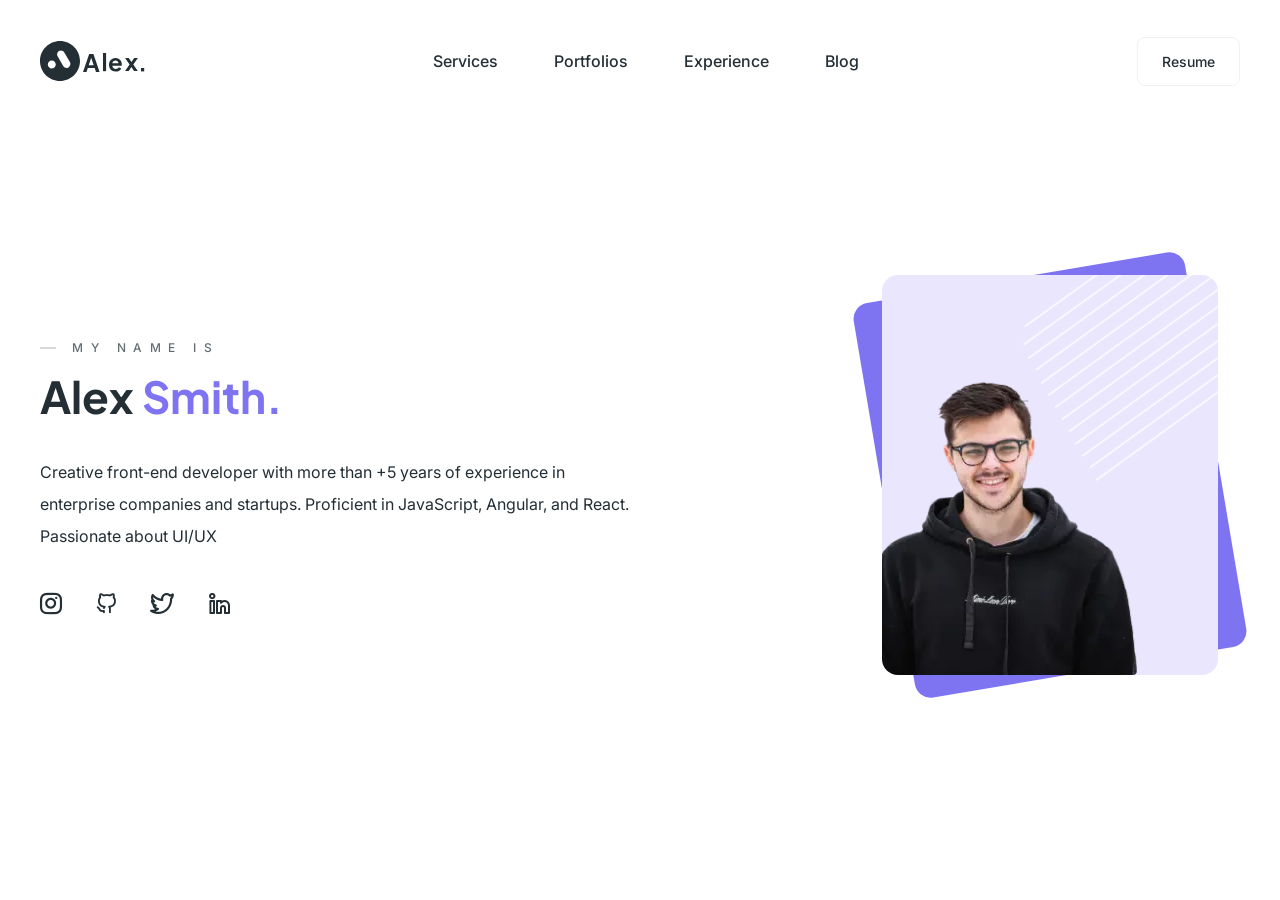
==== index.html @ 18b3c13e "Add files via upload" ====
<!DOCTYPE html>
<html lang="ru">

<head>
	<title>Главная</title>
	<meta charset="UTF-8">
	<meta name="format-detection" content="telephone=no">
	<!-- <style>body{opacity: 0;}</style> -->
	<link rel="stylesheet" href="css/style.min.css?_v=20221228205037">
	<link rel="shortcut icon" href="favicon.ico">
	<!-- <meta name="robots" content="noindex, nofollow"> -->
	<meta name="viewport" content="width=device-width, initial-scale=1.0">
</head>

<body>
	<div data-fp class="wrapper">
		<header class="header">
			<div class="header__container">
				<a href="" class="header__logo"><img src="img/logo.svg" alt="Logo"></a>
				<div class="header__menu menu">
					<nav class="menu__body">
						<ul class="menu__list">
							<li class="menu__item"><a data-goto=".services" href="#" class="menu__link">Services</a></li>
							<li class="menu__item"><a data-goto=".portfolio" href="#" class="menu__link">Portfolios</a></li>
							<li class="menu__item"><a data-goto=".career" href="#" class="menu__link">Experience</a></li>
							<li class="menu__item"><a data-goto=".blog" href="#" class="menu__link">Blog</a></li>
						</ul>
					</nav>
				</div>
				<div class="header__actions">
					<a href="#" class="header__button">Resume</a>
					<button class="icon-menu"><span></span></button>
				</div>
			</div>
		</header>
		<main class="page">
			<section data-fp-section class="page__main main-section">
				<div class="main-section__container">
					<div class="main-section__content">
						<div class="main-section__title title">
							<div class="title__label">MY NAME IS</div>
							<h1 class="title__value title__value_big">Alex <span>Smith.</span></h1>
						</div>
						<div class="main-section__text text">
							Creative front-end developer with more than +5 years of experience in enterprise companies
							and startups. Proficient in JavaScript, Angular, and React. Passionate about UI/UX
						</div>
						<ul class="main-section__social social">
							<li class="social__item">
								<a href="" class="social__link _icon-s-instagram"></a>
							</li>
							<li class="social__item">
								<a href="" class="social__link _icon-s-git"></a>
							</li>
							<li class="social__item">
								<a href="" class="social__link _icon-s-twitter"></a>
							</li>
							<li class="social__item">
								<a href="" class="social__link _icon-s-linkedin"></a>
							</li>
						</ul>
					</div>
					<div class="main-section__decor decor-main-section">
						<div class="decor-main-section__box">
							<div class="decor-main-section__image">
								<picture><source srcset="img/main/picture.webp" type="image/webp"><img class="decor-main-section__picture" src="img/main/picture.png" alt="Picture"></picture>
							</div>
						</div>
					</div>
				</div>
			</section>
			<section data-fp-section class="page__services services">
				<div class="services__container">
					<div class="services__title title">
						<div class="title__label">SERVICES</div>
						<h2 class="title__value">Specialized in</h2>
					</div>
					<div class="services__items">
						<article class="services__item item-service">
							<div class="item-service__icon">
								<img src="img/services/icons/01.svg" alt="Icon">
							</div>
							<h4 class="item-service__title">UI/UX Design</h4>
							<div class="item-service__text">Turn what you have in mind of a digital product into
								reality. For any platform you consider.</div>
						</article>
						<article class="services__item item-service">
							<div class="item-service__icon">
								<img src="img/services/icons/02.svg" alt="Icon">
							</div>
							<h4 class="item-service__title">Application Development</h4>
							<div class="item-service__text">Standard designing, building, and implementing your
								applications with documentation.</div>
						</article>
						<article class="services__item item-service">
							<div class="item-service__icon">
								<img src="img/services/icons/03.svg" alt="Icon">
							</div>
							<h4 class="item-service__title">Web Development</h4>
							<div class="item-service__text">Create and maintain your websites and also take care of its
								performance and traffic capacity.</div>
						</article>
					</div>
				</div>
			</section>
			<section data-fp-section class="page__portfolio portfolio">
				<div class="portfolio__container">
					<div class="portfolio__header">
						<div class="portfolio__title title">
							<div class="title__label">MY WORKS</div>
							<h2 class="title__value">Featured Portfolios</h2>
						</div>
						<div class="portfolio__controls">
							<button type="button" class="portfolio__arrow portfolio__arrow_left _icon-slider-arrow"></button>
							<button type="button" class="portfolio__arrow portfolio__arrow_right _icon-slider-arrow"></button>
						</div>
					</div>
					<div class="portfolio__slider swiper">
						<div class="portfolio__wrapper swiper-wrapper">
							<div class="portfolio__slide swiper-slide">
								<article class="item-portfolio">
									<a href="" class="item-portfolio__image-ibg">
										<picture><source srcset="img/portfolio/01.webp" type="image/webp"><img src="img/portfolio/01.jpg" alt="Agency Website."></picture>
									</a>
									<div class="item-portfolio__body">
										<h4 class="item-portfolio__title">
											<a href="" class="item-portfolio__link-title">Agency Website.</a>
										</h4>
										<div class="item-portfolio__footer">
											<a href="" class="item-portfolio__category category-link">WordPress</a>
											<a href="" class="item-portfolio__link _icon-link"></a>
										</div>
									</div>
								</article>
							</div>
							<div class="portfolio__slide swiper-slide">
								<article class="item-portfolio">
									<a href="" class="item-portfolio__image-ibg">
										<picture><source srcset="img/portfolio/02.webp" type="image/webp"><img src="img/portfolio/02.jpg" alt="Dashboard Website."></picture>
									</a>
									<div class="item-portfolio__body">
										<h4 class="item-portfolio__title">
											<a href="" class="item-portfolio__link-title">Dashboard Website.</a>
										</h4>
										<div class="item-portfolio__footer">
											<a href="" class="item-portfolio__category category-link">React</a>
											<a href="" class="item-portfolio__link _icon-link"></a>
										</div>
									</div>
								</article>
							</div>
							<div class="portfolio__slide swiper-slide">
								<article class="item-portfolio">
									<a href="" class="item-portfolio__image-ibg">
										<picture><source srcset="img/portfolio/03.webp" type="image/webp"><img src="img/portfolio/03.jpg" alt="Support Center Website."></picture>
									</a>
									<div class="item-portfolio__body">
										<h4 class="item-portfolio__title">
											<a href="" class="item-portfolio__link-title">Support Center Website.</a>
										</h4>
										<div class="item-portfolio__footer">
											<a href="" class="item-portfolio__category category-link">PHP</a>
											<a href="" class="item-portfolio__link _icon-link"></a>
										</div>
									</div>
								</article>
							</div>
							<div class="portfolio__slide swiper-slide">
								<article class="item-portfolio">
									<a href="" class="item-portfolio__image-ibg">
										<picture><source srcset="img/portfolio/02.webp" type="image/webp"><img src="img/portfolio/02.jpg" alt="Dashboard Website."></picture>
									</a>
									<div class="item-portfolio__body">
										<h4 class="item-portfolio__title">
											<a href="" class="item-portfolio__link-title">Dashboard Website.</a>
										</h4>
										<div class="item-portfolio__footer">
											<a href="" class="item-portfolio__category category-link">React</a>
											<a href="" class="item-portfolio__link _icon-link"></a>
										</div>
									</div>
								</article>
							</div>
						</div>
					</div>
				</div>
			</section>
			<section data-fp-section class="page__career career">
				<div data-tabs="768" class="career__container">
					<div class="career__body">
						<div class="career__title title">
							<div class="title__label">career path</div>
							<h2 class="title__value">Work Experices</h2>
						</div>
						<nav data-tabs-titles class="career__navigation navigation-career">
							<button type="button" class="navigation-career__title _tab-active">Apple</button>
							<button type="button" class="navigation-career__title">Microsoft</button>
							<button type="button" class="navigation-career__title">Facebook</button>
							<button type="button" class="navigation-career__title">Slack</button>
						</nav>
						<div data-tabs-body class="career__content content-career">
							<div class="content-career__body">
								<div class="content-career__header">
									<div class="content-career__title">Front-end Developer <a href="" class="content-career__link-title">Apple .Inc</a></div>
									<div class="content-career__location">California, United States</div>
									<div class="content-career__time">Nov 2020 - Present · Full-time</div>
									<div class="content-career__categories">
										<a href="" class="category-link">Swift</a>
										<a href="" class="category-link">Go</a>
									</div>
								</div>
								<div class="content-career__main">
									<ul class="content-career__list list-content-career">
										<li class="list-content-career__item">Improving overall website performance for
											mobile users.</li>
										<li class="list-content-career__item">Collaborate with back-end developers and
											web
											designers to improve usability</li>
										<li class="list-content-career__item">Add voice search feature for mobile app.
										</li>
										<li class="list-content-career__item">Developing an admin panel to manage
											contents,
											users, products and ...</li>
									</ul>
								</div>
							</div>
							<div class="content-career__body">
								<div class="content-career__header">
									<div class="content-career__title">Front-end Developer <a href="" class="content-career__link-title">Microsoft .Inc</a></div>
									<div class="content-career__location">California, United States</div>
									<div class="content-career__time">Nov 2020 - Present · Full-time</div>
									<div class="content-career__categories">
										<a href="" class="category-link">Swift</a>
										<a href="" class="category-link">Go</a>
									</div>
								</div>
								<div class="content-career__main">
									<ul class="content-career__list list-content-career">
										<li class="list-content-career__item">Improving overall website performance for
											mobile users.</li>
										<li class="list-content-career__item">Collaborate with back-end developers and
											web
											designers to improve usability</li>
										<li class="list-content-career__item">Add voice search feature for mobile app.
										</li>
										<li class="list-content-career__item">Developing an admin panel to manage
											contents,
											users, products and ...</li>
									</ul>
								</div>
							</div>
							<div class="content-career__body">
								<div class="content-career__header">
									<div class="content-career__title">Front-end Developer <a href="" class="content-career__link-title">Facebook .Inc</a></div>
									<div class="content-career__location">California, United States</div>
									<div class="content-career__time">Nov 2020 - Present · Full-time</div>
									<div class="content-career__categories">
										<a href="" class="category-link">Swift</a>
										<a href="" class="category-link">Go</a>
									</div>
								</div>
								<div class="content-career__main">
									<ul class="content-career__list list-content-career">
										<li class="list-content-career__item">Improving overall website performance for
											mobile users.</li>
										<li class="list-content-career__item">Collaborate with back-end developers and
											web
											designers to improve usability</li>
										<li class="list-content-career__item">Add voice search feature for mobile app.
										</li>
										<li class="list-content-career__item">Developing an admin panel to manage
											contents,
											users, products and ...</li>
									</ul>
								</div>
							</div>
							<div class="content-career__body">
								<div class="content-career__header">
									<div class="content-career__title">Front-end Developer <a href="" class="content-career__link-title">Slack .Inc</a></div>
									<div class="content-career__location">California, United States</div>
									<div class="content-career__time">Nov 2020 - Present · Full-time</div>
									<div class="content-career__categories">
										<a href="" class="category-link">Swift</a>
										<a href="" class="category-link">Go</a>
									</div>
								</div>
								<div class="content-career__main">
									<ul class="content-career__list list-content-career">
										<li class="list-content-career__item">Improving overall website performance for
											mobile users.</li>
										<li class="list-content-career__item">Collaborate with back-end developers and
											web
											designers to improve usability</li>
										<li class="list-content-career__item">Add voice search feature for mobile app.
										</li>
										<li class="list-content-career__item">Developing an admin panel to manage
											contents,
											users, products and ...</li>
									</ul>
								</div>
							</div>
						</div>
					</div>
				</div>
			</section>
			<section data-fp-section class="page__blog blog">
				<div class="blog__container">
					<div class="blog__title title">
						<div class="title__label">MY ARTICLES</div>
						<h2 class="title__value">Personal Blog</h2>
					</div>
					<div class="blog__items">
						<article class="blog__item item-blog">
							<a href="" class="item-blog__image-ibg">
								<picture><source srcset="img/blog/01.webp" type="image/webp"><img src="img/blog/01.jpg" alt="How to prototype in figma"></picture>
							</a>
							<div class="item-blog__body">
								<h4 class="item-blog__title">
									<a href="" class="item-blog__link-title">How to prototype in figma</a>
								</h4>
								<div class="item-blog__date date">July 15, 2021</div>
								<div class="item-blog__text text">Lorem ipsum dolor sit amet, consectetur adipiscing
									elit. Fusce id magna nec ante scelerisque laoreet. Fusce finibus ...</div>
								<a href="" class="item-blog__link">Continue Reading</a>
							</div>
						</article>
						<article class="blog__item item-blog">
							<a href="" class="item-blog__image-ibg">
								<picture><source srcset="img/blog/02.webp" type="image/webp"><img src="img/blog/02.jpg" alt="Being more productive with Notion."></picture>
							</a>
							<div class="item-blog__body">
								<h4 class="item-blog__title">
									<a href="" class="item-blog__link-title">Being more productive with Notion.</a>
								</h4>
								<div class="item-blog__date date">Aug 8, 2020</div>
								<div class="item-blog__text text">Lorem ipsum dolor sit amet, consectetur adipiscing
									elit. Fusce id magna nec ante scelerisque laoreet. Fusce finibus ...</div>
								<a href="" class="item-blog__link">Continue Reading</a>
							</div>
						</article>
						<article class="blog__item item-blog">
							<a href="" class="item-blog__image-ibg">
								<picture><source srcset="img/blog/03.webp" type="image/webp"><img src="img/blog/03.jpg" alt="Beginners guide to adobe illustrator"></picture>
							</a>
							<div class="item-blog__body">
								<h4 class="item-blog__title">
									<a href="" class="item-blog__link-title">Beginners guide to adobe illustrator</a>
								</h4>
								<div class="item-blog__date date">Feb 19, 2021</div>
								<div class="item-blog__text text">Lorem ipsum dolor sit amet, consectetur adipiscing
									elit. Fusce id magna nec ante scelerisque laoreet. Fusce finibus ...</div>
								<a href="" class="item-blog__link">Continue Reading</a>
							</div>
						</article>
					</div>
				</div>
			</section>
			<section data-fp-section class="page__testimonials testimonials">
				<div class="testimonials__container">
					<div class="testimonials__title title">
						<div class="title__label">MY CLIENTS</div>
						<h2 class="title__value">Testimonials</h2>
					</div>
					<div class="testimonials__items">
						<div class="testimonials__item item-testimonials">
							<div class="item-testimonials__avatar-ibg">
								<picture><source srcset="img/testimonials/01.webp" type="image/webp"><img src="img/testimonials/01.jpg" alt="Amelia Miller"></picture>
							</div>
							<div class="item-testimonials__text text">We were very pleased to hear how you resolved our
								website's user interface issues and challenges.</div>
							<div class="item-testimonials__name">Amelia Miller</div>
							<div class="item-testimonials__profession date">Designer</div>
						</div>
						<div class="testimonials__item item-testimonials">
							<div class="item-testimonials__avatar-ibg">
								<picture><source srcset="img/testimonials/02.webp" type="image/webp"><img src="img/testimonials/02.jpg" alt="James Delaney"></picture>
							</div>
							<div class="item-testimonials__text text">I’m glad I decided to work with you. The project
								was delivered on time with all the requirements.</div>
							<div class="item-testimonials__name">James Delaney</div>
							<div class="item-testimonials__profession date">Developer</div>
						</div>
						<div class="testimonials__item item-testimonials">
							<div class="item-testimonials__avatar-ibg">
								<picture><source srcset="img/testimonials/03.webp" type="image/webp"><img src="img/testimonials/03.jpg" alt="Isabella Bennett"></picture>
							</div>
							<div class="item-testimonials__text text">The management of our projects was always faced
								with difficulties, but you handled these well.</div>
							<div class="item-testimonials__name">Isabella Bennett</div>
							<div class="item-testimonials__profession date">Manager</div>
						</div>
					</div>
				</div>
			</section>
			<section data-fp-section class="page__skills skills">
				<div class="skills__container">
					<div class="skills__title title">
						<div class="title__label">LEARNING PATH</div>
						<h2 class="title__value">Education & Skills</h2>
					</div>
					<div class="skills__body">
						<div class="skills__timeline timeline">
							<div class="timeline__item">
								<div class="timeline__title">Kingston university</div>
								<div class="timeline__text">Master's degree - Software Engineering</div>
								<div class="timeline__date">2019 - 2021</div>
							</div>
							<div class="timeline__item">
								<div class="timeline__title">Kingston university</div>
								<div class="timeline__text">Bachelor's degree - Computer Engineering</div>
								<div class="timeline__date">2015 - 2019</div>
							</div>
							<div class="timeline__item">
								<div class="timeline__title">Westminster School </div>
								<div class="timeline__text">Diploma's degree - Mathematics</div>
								<div class="timeline__date">2013 - 2015</div>
							</div>
						</div>
						<div class="skills__content content-skills">
							<div class="content-skills__text text">
								<p>For 5+ years, I have been continuously learning in the field of front-end and
									experimenting with new technologies and frameworks, and here you can see a summary
									of my skills.</p>
							</div>
							<div class="content-skills__items">
								<div class="content-skills__item">
									<div class="content-skills__label">React</div>
									<div class="content-skills__line">
										<span style="width: 67.5%;"></span>
									</div>
								</div>
								<div class="content-skills__item">
									<div class="content-skills__label">Angular</div>
									<div class="content-skills__line">
										<span style="width: 52%;"></span>
									</div>
								</div>
								<div class="content-skills__item">
									<div class="content-skills__label">Javascript</div>
									<div class="content-skills__line">
										<span style="width: 63.8%;"></span>
									</div>
								</div>
							</div>
						</div>
					</div>
				</div>
			</section>
		</main>
		<div data-fp-section class="page__bottom bottom-page">
			<section class="page__contacts contacts">
				<div class="contacts__container">
					<div class="contacts__content">
						<form action="" class="contacts__form form">
							<div class="form__item">
								<input autocomplete="off" type="text" name="form[]" data-error="Error" data-required placeholder="Name" class="form__input">
							</div>
							<div class="form__item">
								<input autocomplete="off" type="text" name="form[]" data-error="Error" data-required="email" placeholder="Email" class="form__input">
							</div>
							<div class="form__item">
								<textarea autocomplete="off" name="form[]" data-error="Error" placeholder="Message" class="form__input"></textarea>
							</div>
							<div class="form__item">
								<button type="submit" class="form__button">Send Message</button>
							</div>
						</form>
						<div class="contacts__body">
							<ul class="contacts__list list-contacts">
								<li class="list-contacts__item">
									<div class="list-contacts__icon">
										<img src="img/contacts/icons/01.svg" alt="Address">
									</div>
									<div class="list-contacts__body">
										<div class="list-contacts__title">Address</div>
										<a href="" class="list-contacts__text">3424 Layman Avenue, Fayetteville, NC</a>
									</div>
								</li>
								<li class="list-contacts__item">
									<div class="list-contacts__icon">
										<img src="img/contacts/icons/02.svg" alt="Phone">
									</div>
									<div class="list-contacts__body">
										<div class="list-contacts__title">Phone</div>
										<a href="tel:5014141541" class="list-contacts__text">(501) 414-1541</a>
									</div>
								</li>
								<li class="list-contacts__item">
									<div class="list-contacts__icon">
										<img src="img/contacts/icons/03.svg" alt="E-Mail">
									</div>
									<div class="list-contacts__body">
										<div class="list-contacts__title">E-Mail</div>
										<a href="mailto:devchapter@gmail.com" class="list-contacts__text">devchapter@gmail.com</a>
									</div>
								</li>
							</ul>
						</div>
					</div>
				</div>
			</section>
			<footer class="footer">
				<div class="footer__container">
					<ul class="footer__social social">
						<li class="social__item">
							<a href="" class="social__link _icon-s-instagram"></a>
						</li>
						<li class="social__item">
							<a href="" class="social__link _icon-s-git"></a>
						</li>
						<li class="social__item">
							<a href="" class="social__link _icon-s-twitter"></a>
						</li>
						<li class="social__item">
							<a href="" class="social__link _icon-s-linkedin"></a>
						</li>
					</ul>
					<div class="footer__copy">© 2022 - DevChapter</div>
				</div>
			</footer>
		</div>
	</div>
	<!-- <div id="popup" aria-hidden="true" class="popup">
	<div class="popup__wrapper">
		<div class="popup__content">
			<button data-close type="button" class="popup__close">Закрыть</button>
			<div class="popup__text">
				Text
			</div>
		</div>
	</div>
</div> -->
	<script src="js/app.min.js?_v=20221228205037"></script>
</body>

</html>
---- css/style.min.css ----
@charset "UTF-8";@import url(https://fonts.googleapis.com/css?family=Inter:regular,500&display=swap);@import url(https://fonts.googleapis.com/css?family=Plus+Jakarta+Sans:500,700&display=swap);@font-face{font-family:icons;font-display:swap;src:url(../fonts/icons.woff2) format("woff2"),url(../fonts/icons.woff) format("woff");font-weight:400;font-style:normal}.navigation-career__title::after,[class*=_icon-]:before{font-family:icons;font-style:normal;font-weight:400;font-variant:normal;text-transform:none;line-height:1;-webkit-font-smoothing:antialiased;-moz-osx-font-smoothing:grayscale}[class*=_icon-]:before{display:block}._icon-link:before{content:"\e900"}._icon-s-git:before{content:"\e901"}._icon-s-instagram:before{content:"\e902"}._icon-slider-arrow:before{content:"\e903"}._icon-s-linkedin:before{content:"\e904"}._icon-s-twitter:before{content:"\e905"}*{padding:0;margin:0;border:0}*,:after,:before{-webkit-box-sizing:border-box;box-sizing:border-box}body,html{height:100%;min-width:320px}body{color:#232e35;line-height:1;font-family:Inter;font-size:1rem;-ms-text-size-adjust:100%;-moz-text-size-adjust:100%;-webkit-text-size-adjust:100%;-webkit-font-smoothing:antialiased;-moz-osx-font-smoothing:grayscale}button,input,textarea{font-family:Inter;font-size:inherit}button{cursor:pointer;color:inherit;background-color:inherit}a{color:inherit;text-decoration:none}ul li{list-style:none}img{vertical-align:top}h1,h2,h3,h4,h5,h6{font-weight:inherit;font-size:inherit}.lock body{overflow:hidden;-ms-touch-action:none;touch-action:none;-ms-scroll-chaining:none;overscroll-behavior:none}.wrapper{min-height:100%;display:-webkit-box;display:-ms-flexbox;display:flex;-webkit-box-orient:vertical;-webkit-box-direction:normal;-ms-flex-direction:column;flex-direction:column;overflow:hidden}.wrapper>main{-webkit-box-flex:1;-ms-flex:1 1 auto;flex:1 1 auto}.wrapper>*{min-width:0}[class*=__container]{min-height:100%;max-width:76.875rem;margin:0 auto;padding:0 .9375rem}.fp-init body{overflow:hidden;-ms-touch-action:none;touch-action:none;-ms-scroll-chaining:none;overscroll-behavior:none}[data-fp]{min-height:100vh}.touch [data-fp]{min-height:calc(var(--vh,1vh) * 100)}.fp-init [data-fp]{z-index:1;-ms-touch-action:none;touch-action:none;position:relative;overflow:hidden}.fp-switching [data-fp-section]{-ms-touch-action:none;touch-action:none}.fp-init [data-fp-section]{position:absolute;top:0;left:0;right:0;bottom:0;width:100%;height:100%;overflow:auto}.fp-init .cards-mode [data-fp-section],.fp-init .slider-mode [data-fp-section]{-webkit-transition:-webkit-transform .7s cubic-bezier(.55,.085,0,.99) 0s;transition:-webkit-transform .7s cubic-bezier(.55,.085,0,.99) 0s;-o-transition:transform .7s cubic-bezier(.55,.085,0,.99) 0s;transition:transform .7s cubic-bezier(.55,.085,0,.99) 0s;transition:transform .7s cubic-bezier(.55,.085,0,.99) 0s,-webkit-transform .7s cubic-bezier(.55,.085,0,.99) 0s}.fp-init .fade-mode [data-fp-section]{-webkit-transition:opacity .5s ease-in-out 0s,visibility .5s ease-in-out 0s;-o-transition:opacity .5s ease-in-out 0s,visibility .5s ease-in-out 0s;transition:opacity .5s ease-in-out 0s,visibility .5s ease-in-out 0s}.fp-bullets{position:fixed;top:50%;-webkit-transform:translate(0,-50%);-ms-transform:translate(0,-50%);transform:translate(0,-50%);right:2.5rem;max-height:100%;display:-webkit-box;display:-ms-flexbox;display:flex;-webkit-box-orient:vertical;-webkit-box-direction:normal;-ms-flex-direction:column;flex-direction:column;-ms-flex-wrap:wrap;flex-wrap:wrap;-webkit-box-align:center;-ms-flex-align:center;align-items:center;-webkit-box-pack:center;-ms-flex-pack:center;justify-content:center;z-index:2;gap:.625rem}.fp-bullets .fp-bullet{cursor:pointer;width:1.25rem;height:1.25rem;-webkit-box-flex:0;-ms-flex:0 0 1.25rem;flex:0 0 1.25rem;border-radius:.625rem;background-color:#100c46;-webkit-box-shadow:0 0 .1875rem #6257fe,0 0 1.875rem rgba(255,255,255,.8);box-shadow:0 0 .1875rem #6257fe,0 0 1.875rem rgba(255,255,255,.8);border:.0625rem solid #fff;opacity:.6;-webkit-transition:opacity .4s ease-in-out 0s,background-color .4s ease-in-out 0s,-webkit-transform .4s ease-in-out 0s,-webkit-box-shadow .4s ease-in-out 0s;transition:opacity .4s ease-in-out 0s,background-color .4s ease-in-out 0s,-webkit-transform .4s ease-in-out 0s,-webkit-box-shadow .4s ease-in-out 0s;-o-transition:transform .4s ease-in-out 0s,opacity .4s ease-in-out 0s,background-color .4s ease-in-out 0s,box-shadow .4s ease-in-out 0s;transition:transform .4s ease-in-out 0s,opacity .4s ease-in-out 0s,background-color .4s ease-in-out 0s,box-shadow .4s ease-in-out 0s;transition:transform .4s ease-in-out 0s,opacity .4s ease-in-out 0s,background-color .4s ease-in-out 0s,box-shadow .4s ease-in-out 0s,-webkit-transform .4s ease-in-out 0s,-webkit-box-shadow .4s ease-in-out 0s}.fp-bullets .fp-bullet-active{opacity:1;background-color:#6257fe;-webkit-transform:translate3D(-.3125rem,-.125rem,0);-ms-transform:translate3D(-.3125rem,-.125rem,0);transform:translate3D(-.3125rem,-.125rem,0);-webkit-box-shadow:.3125rem .125rem .1875rem #100c46,0 0 1.875rem rgba(255,255,255,.8);box-shadow:.3125rem .125rem .1875rem #100c46,0 0 1.875rem rgba(255,255,255,.8)}[class*=-ibg]{position:relative}[class*=-ibg] img{position:absolute;width:100%;height:100%;top:0;left:0;-o-object-fit:cover;object-fit:cover}[class*=-ibg_contain] img{-o-object-fit:contain;object-fit:contain}.title__label{text-transform:uppercase;font-weight:500;font-size:.75rem;line-height:2;letter-spacing:.625em;color:#656d72;display:-webkit-box;display:-ms-flexbox;display:flex;-webkit-box-align:center;-ms-flex-align:center;align-items:center;gap:1rem}.title__label::before{content:"";width:1rem;height:.125rem;background-color:#d9d9d9}.title__label:not(:last-child){margin-bottom:.75em}.title__value{font-family:"Plus Jakarta Sans";font-weight:700;line-height:1.25}.title__value span{color:#7e74f1}.title__value_big{line-height:1.25}.text{line-height:2}.text p:not(:last-child){margin-bottom:.9375rem}.social{display:-webkit-box;display:-ms-flexbox;display:flex;-ms-flex-wrap:wrap;flex-wrap:wrap;-webkit-box-align:center;-ms-flex-align:center;align-items:center;row-gap:.3125rem}.social__link{font-size:1.375rem;-webkit-transition:all .3s ease 0s;-o-transition:all .3s ease 0s;transition:all .3s ease 0s}.category-link{display:inline-block;border:1px solid #f1f1f1;border-radius:.25rem;color:#656d72;font-size:.75rem;padding:.25rem .5rem;line-height:1.25;-webkit-transition:all .3s ease 0s;-o-transition:all .3s ease 0s;transition:all .3s ease 0s}.date{padding:.25rem .5rem;display:inline-block;background:#fbfbfb;border-radius:.25rem;color:#656d72;font-size:.75rem;line-height:1.25}.header{position:fixed;width:100%;top:0;left:0;z-index:100;background-color:rgba(255,255,255,.75)}.header__container{display:-webkit-box;display:-ms-flexbox;display:flex;-webkit-box-align:center;-ms-flex-align:center;align-items:center;-webkit-box-pack:justify;-ms-flex-pack:justify;justify-content:space-between;gap:.9375rem;padding-bottom:.3125rem;padding-top:.3125rem;min-height:123px}.header__logo{position:relative;z-index:5}.header__button{position:relative;z-index:5;border:.0625rem solid #f1f1f1;border-radius:.5rem;font-weight:500;font-size:.875rem;line-height:1.2142857143;padding:.9375rem 1.5rem;-webkit-transition:all .3s ease 0s;-o-transition:all .3s ease 0s;transition:all .3s ease 0s}.header__actions{display:-webkit-box;display:-ms-flexbox;display:flex;gap:.9375rem;-webkit-box-align:center;-ms-flex-align:center;align-items:center}.menu__item{text-align:center}.menu__link{font-weight:500;line-height:1.1875;-webkit-transition:color .3s ease 0s;-o-transition:color .3s ease 0s;transition:color .3s ease 0s}.icon-menu{display:none}.bottom-page{display:-webkit-box;display:-ms-flexbox;display:flex;-webkit-box-orient:vertical;-webkit-box-direction:normal;-ms-flex-direction:column;flex-direction:column}.footer__container{display:-webkit-box;display:-ms-flexbox;display:flex;-webkit-box-pack:center;-ms-flex-pack:center;justify-content:center;-webkit-box-align:center;-ms-flex-align:center;align-items:center;-webkit-box-orient:vertical;-webkit-box-direction:normal;-ms-flex-direction:column;flex-direction:column;gap:.9375rem}.footer__social .social__link{color:#656d72}.footer__copy{color:#656d72;font-size:.875rem;line-height:1.2142857143}.main-section__container{display:-ms-grid;display:grid;-webkit-box-align:center;-ms-flex-align:center;align-items:center;-ms-grid-columns:(1fr)[2];grid-template-columns:repeat(2,1fr);padding-top:5rem;padding-bottom:1.875rem;-webkit-column-gap:1.25rem;-moz-column-gap:1.25rem;column-gap:1.25rem}.decor-main-section{max-width:336px;margin:0 1.375rem;-ms-grid-column-align:center;justify-self:center}.decor-main-section__box{position:relative;padding-bottom:119.0476190476%}.decor-main-section__box::after,.decor-main-section__box::before{content:"";position:absolute;top:0;left:0;width:100%;height:100%;border-radius:1rem}.decor-main-section__box::before{z-index:1;background-color:#7e74f1;-webkit-transform:rotate(-9.55deg);-ms-transform:rotate(-9.55deg);transform:rotate(-9.55deg)}.decor-main-section__box::after{z-index:2;background:#eae6fe url(../img/main/lines.svg) top right/58% no-repeat}.decor-main-section__image{position:absolute;width:100%;height:100%;top:0;left:0;border-radius:1rem;overflow:hidden}.decor-main-section__picture{z-index:3;position:absolute;bottom:0;left:0;max-width:100%}.services{background-color:#fbfbfb}.services__container{display:-webkit-box;display:-ms-flexbox;display:flex;-webkit-box-orient:vertical;-webkit-box-direction:normal;-ms-flex-direction:column;flex-direction:column;-webkit-box-pack:center;-ms-flex-pack:center;justify-content:center;-webkit-box-align:center;-ms-flex-align:center;align-items:center;padding-bottom:1.875rem;padding-top:5rem}.services__items{width:100%;display:-ms-grid;display:grid;grid-template-columns:repeat(auto-fill,minmax(17.5rem,1fr))}.item-service{background-color:#fff;border-radius:.5rem;display:-ms-grid;display:grid;justify-items:center;text-align:center}.item-service__icon{width:3.5rem;height:3.5rem;display:-webkit-box;display:-ms-flexbox;display:flex;-webkit-box-pack:center;-ms-flex-pack:center;justify-content:center;-webkit-box-align:center;-ms-flex-align:center;align-items:center;border-radius:50%;background-color:#f5f3fe}.item-service__icon:not(:last-child){margin-bottom:1.5rem}.item-service__title{font-weight:500;line-height:1.25}.item-service__title:not(:last-child){margin-bottom:1rem}.item-service__text{font-size:.875rem;line-height:1.7142857143}.portfolio__container{display:-webkit-box;display:-ms-flexbox;display:flex;-webkit-box-orient:vertical;-webkit-box-direction:normal;-ms-flex-direction:column;flex-direction:column;-webkit-box-pack:center;-ms-flex-pack:center;justify-content:center;padding-bottom:1.875rem;padding-top:5rem}.portfolio__header{display:-webkit-box;display:-ms-flexbox;display:flex;gap:1.25rem;-webkit-box-align:center;-ms-flex-align:center;align-items:center;-webkit-box-pack:justify;-ms-flex-pack:justify;justify-content:space-between}.portfolio__controls{display:-webkit-box;display:-ms-flexbox;display:flex;-webkit-box-align:center;-ms-flex-align:center;align-items:center;gap:1rem;-webkit-box-pack:center;-ms-flex-pack:center;justify-content:center}.portfolio__arrow{width:2.5rem;height:2.5rem;background:#eae6fe;border-radius:1rem;color:#7e74f1;font-size:.75rem;-webkit-transition:background-color .3s ease 0s;-o-transition:background-color .3s ease 0s;transition:background-color .3s ease 0s}.portfolio__arrow.swiper-button-disabled{opacity:.5;cursor:default;background:#eae6fe;color:#7e74f1}.portfolio__arrow_left{-webkit-transform:rotate(-180deg);-ms-transform:rotate(-180deg);transform:rotate(-180deg)}.item-portfolio{border:1px solid #f5f5f5;border-radius:.5rem;overflow:hidden;display:-webkit-box;display:-ms-flexbox;display:flex;-webkit-box-orient:vertical;-webkit-box-direction:normal;-ms-flex-direction:column;flex-direction:column;min-height:100%}.item-portfolio__image-ibg{overflow:hidden;padding-bottom:81.7174515235%;opacity:.5;-webkit-transition:opacity .8s ease 0s;-o-transition:opacity .8s ease 0s;transition:opacity .8s ease 0s}.item-portfolio__image-ibg img{-o-object-position:top;object-position:top;-webkit-transition:-webkit-transform .8s ease 0s;transition:-webkit-transform .8s ease 0s;-o-transition:transform .8s ease 0s;transition:transform .8s ease 0s;transition:transform .8s ease 0s,-webkit-transform .8s ease 0s}.item-portfolio__body{padding:1.5rem;display:-webkit-box;display:-ms-flexbox;display:flex;-webkit-box-orient:vertical;-webkit-box-direction:normal;-ms-flex-direction:column;flex-direction:column;gap:1rem;-webkit-box-flex:1;-ms-flex:1 1 auto;flex:1 1 auto}.item-portfolio__title{-webkit-box-flex:1;-ms-flex:1 1 100%;flex:1 1 100%;min-height:100%}.item-portfolio__link-title{color:#232e35;font-weight:500;line-height:1.25;-webkit-transition:color .3s ease 0s;-o-transition:color .3s ease 0s;transition:color .3s ease 0s}.item-portfolio__footer{display:-webkit-box;display:-ms-flexbox;display:flex;-webkit-box-align:center;-ms-flex-align:center;align-items:center;gap:1rem}.item-portfolio__link{-webkit-transition:color .3s ease 0s;-o-transition:color .3s ease 0s;transition:color .3s ease 0s;font-size:.59375rem}.career{background:#fbfbfb}.career__container{display:-webkit-box;display:-ms-flexbox;display:flex;-webkit-box-orient:vertical;-webkit-box-direction:normal;-ms-flex-direction:column;flex-direction:column;-webkit-box-pack:center;-ms-flex-pack:center;justify-content:center;padding-bottom:1.875rem;padding-top:5rem}.career__body{display:-ms-grid;display:grid;-ms-grid-columns:auto;grid-template-columns:auto;-ms-grid-rows:auto;grid-template-rows:auto}._tab-spoller .career__navigation{display:none}.navigation-career{display:-ms-grid;display:grid;gap:.5625rem}.navigation-career__title{width:100%;padding:.875rem 1.5rem;line-height:1.1875;text-align:left;-webkit-transition:all .3s ease 0s;-o-transition:all .3s ease 0s;transition:all .3s ease 0s;display:-webkit-box;display:-ms-flexbox;display:flex;-webkit-box-pack:justify;-ms-flex-pack:justify;justify-content:space-between;-webkit-box-align:center;-ms-flex-align:center;align-items:center}.navigation-career__title:not(:last-child){margin-bottom:.5625rem}.navigation-career__title::after{font-size:.75rem;content:"\e903";display:none}._tab-spoller .navigation-career__title{border:1px solid rgba(101,109,114,.2)}._tab-spoller .navigation-career__title::after{display:block;-webkit-transform:rotate(90deg);-ms-transform:rotate(90deg);transform:rotate(90deg)}.navigation-career__title._tab-active{background-color:#fff;color:#7e74f1}.navigation-career__title._tab-active::after{display:block}._tab-spoller .navigation-career__title._tab-active::after{-webkit-transform:rotate(-90deg);-ms-transform:rotate(-90deg);transform:rotate(-90deg)}._tab-spoller .content-career__body{padding:.9375rem 0 .9375rem 0}.content-career__header{border-bottom:1px solid #f1f1f1}.content-career__title{font-weight:500;font-size:1.125rem;line-height:1.2777777778}.content-career__title:not(:last-child){margin-bottom:.5rem}.content-career__link-title{text-decoration:underline}.content-career__location{color:#656d72;font-size:.875rem;line-height:1.2142857143}.content-career__location:not(:last-child){margin-bottom:1rem}.content-career__time{color:#656d72;font-size:.875rem;line-height:1.7142857143}.content-career__time:not(:last-child){margin-bottom:1rem}.list-content-career__item{color:#656d72;line-height:1.1875;position:relative;padding-left:1.75rem}.list-content-career__item:not(:last-child){margin-bottom:1rem}.list-content-career__item::before{content:"";background-color:#d9d9d9;width:.625rem;height:.125rem;position:absolute;left:0;top:.625em}.blog__container{display:-webkit-box;display:-ms-flexbox;display:flex;-webkit-box-orient:vertical;-webkit-box-direction:normal;-ms-flex-direction:column;flex-direction:column;-webkit-box-pack:center;-ms-flex-pack:center;justify-content:center;-webkit-box-align:center;-ms-flex-align:center;align-items:center;padding-bottom:1.875rem;padding-top:5rem}.blog__items{-ms-grid-row-align:stretch;align-self:stretch;display:-ms-grid;display:grid;grid-template-columns:repeat(auto-fill,minmax(17.5rem,1fr))}.item-blog{min-height:100%;display:-webkit-box;display:-ms-flexbox;display:flex;border-radius:.5rem;overflow:hidden;border:1px solid #f1f1f1;-webkit-box-orient:vertical;-webkit-box-direction:normal;-ms-flex-direction:column;flex-direction:column}.item-blog__image-ibg{overflow:hidden;padding-bottom:67.3130193906%}.item-blog__image-ibg img{-webkit-transition:-webkit-transform .8s ease 0s;transition:-webkit-transform .8s ease 0s;-o-transition:transform .8s ease 0s;transition:transform .8s ease 0s;transition:transform .8s ease 0s,-webkit-transform .8s ease 0s}.item-blog__body{padding:1rem 1rem 1.5rem 1rem;display:-ms-grid;display:grid;gap:1rem}.item-blog__link-title{font-weight:500;line-height:1.5;-webkit-transition:color .3s ease 0s;-o-transition:color .3s ease 0s;transition:color .3s ease 0s}.item-blog__date{-ms-grid-column-align:start;justify-self:start}.item-blog__link{margin-top:1.5rem;-ms-grid-column-align:center;justify-self:center;-webkit-transition:color .3s ease 0s;-o-transition:color .3s ease 0s;transition:color .3s ease 0s}.testimonials{background:#fbfbfb}.testimonials__container{display:-webkit-box;display:-ms-flexbox;display:flex;-webkit-box-orient:vertical;-webkit-box-direction:normal;-ms-flex-direction:column;flex-direction:column;-webkit-box-pack:center;-ms-flex-pack:center;justify-content:center;padding-top:5rem;padding-bottom:1.875rem}.testimonials__items{display:-ms-grid;display:grid;row-gap:5rem;grid-template-columns:repeat(auto-fill,minmax(17.5rem,1fr))}.item-testimonials{background:#fff;border-radius:.5rem;display:-webkit-box;display:-ms-flexbox;display:flex;-webkit-box-orient:vertical;-webkit-box-direction:normal;-ms-flex-direction:column;flex-direction:column;padding-bottom:1.5rem}.item-testimonials__avatar-ibg{border-radius:50%;overflow:hidden;width:6rem;height:6rem;-ms-flex-item-align:center;-ms-grid-row-align:center;align-self:center;margin-top:-3rem}.item-testimonials__avatar-ibg:not(:last-child){margin-bottom:2rem}.item-testimonials__text{-webkit-box-flex:1;-ms-flex:1 1 auto;flex:1 1 auto}.item-testimonials__name{font-size:.875rem;font-weight:500;line-height:1.2857142857}.item-testimonials__name:not(:last-child){margin-bottom:.5625rem}.item-testimonials__profession{-ms-flex-item-align:start;align-self:flex-start}.skills__container{display:-webkit-box;display:-ms-flexbox;display:flex;-webkit-box-orient:vertical;-webkit-box-direction:normal;-ms-flex-direction:column;flex-direction:column;-webkit-box-pack:center;-ms-flex-pack:center;justify-content:center;padding-top:5rem;padding-bottom:1.875rem}.skills__body{display:-ms-grid;display:grid;gap:2.5rem}.timeline{display:-ms-grid;display:grid;gap:4rem;position:relative}.timeline::before{content:"";position:absolute;left:.75rem;top:.15625em;height:100%;width:1px;background-color:#f1f1f1}.timeline__item{padding-left:2.5rem;position:relative}.timeline__item::before{content:"";position:absolute;width:1rem;height:1rem;border-radius:50%;background-color:#f1f1f1;top:.15625em;left:.25rem;z-index:3}.timeline__item:last-child::after{content:"";position:absolute;width:1px;height:100%;left:.75rem;bottom:0;background-color:#fff;z-index:2}.timeline__title{line-height:1.25;font-weight:500}.timeline__title:not(:last-child){margin-bottom:.625rem}.timeline__text{font-size:.875rem;line-height:1.2142857143}.timeline__text:not(:last-child){margin-bottom:1.5rem}.timeline__date{line-height:1.0625;font-weight:500}.content-skills__items{display:-ms-grid;display:grid}.content-skills__label{font-weight:500;line-height:1.0625}.content-skills__label:not(:last-child){margin-bottom:1rem}.content-skills__line{background:#f5f3fe;height:8px;border-radius:.125rem;position:relative}.content-skills__line span{position:absolute;height:100%;top:0;left:0;border-radius:.125rem;background-color:#7e74f1}.contacts{background:#fbfbfb}.contacts__container{display:-webkit-box;display:-ms-flexbox;display:flex;-webkit-box-orient:vertical;-webkit-box-direction:normal;-ms-flex-direction:column;flex-direction:column;-webkit-box-pack:center;-ms-flex-pack:center;justify-content:center;padding-top:5rem;padding-bottom:1.875rem}.contacts__content{display:-webkit-box;display:-ms-flexbox;display:flex;-webkit-box-align:center;-ms-flex-align:center;align-items:center}.contacts__form{-webkit-box-flex:0;-ms-flex:0 1 50%;flex:0 1 50%}.contacts__body{-webkit-box-flex:0;-ms-flex:0 1 50%;flex:0 1 50%}.form{display:-ms-grid;display:grid;gap:1rem}.form__item:last-child{padding-top:1.375rem}.form__input{width:100%;height:3rem;background-color:#fff;border-radius:.5rem;padding:0 1.5rem;background-color:#fff}.form__input::-webkit-input-placeholder{color:#656d72}.form__input::-moz-placeholder{color:#656d72}.form__input:-ms-input-placeholder{color:#656d72}.form__input::-ms-input-placeholder{color:#656d72}.form__input::placeholder{color:#656d72}.form__input:focus::-webkit-input-placeholder{color:#232e35}.form__input:focus::-moz-placeholder{color:#232e35}.form__input:focus:-ms-input-placeholder{color:#232e35}.form__input:focus::-ms-input-placeholder{color:#232e35}.form__input:focus::placeholder{color:#232e35}.form__button{background-color:#7e74f1;padding:1rem;color:#fff;border-radius:.5rem;width:100%;-webkit-transition:background-color .3s ease 0s;-o-transition:background-color .3s ease 0s;transition:background-color .3s ease 0s}.form__error{padding:.3125rem 1.5rem 0 1.5rem;color:red;font-size:.75rem}textarea.form__input{height:11.875rem;resize:vertical;padding:1.5rem}.list-contacts{display:-ms-grid;display:grid}.list-contacts__item{display:-webkit-box;display:-ms-flexbox;display:flex;-webkit-box-align:center;-ms-flex-align:center;align-items:center;gap:1.5rem}.list-contacts__icon{-webkit-box-flex:0;-ms-flex:0 0 3.5rem;flex:0 0 3.5rem;height:3.5rem;display:-webkit-box;display:-ms-flexbox;display:flex;-webkit-box-pack:center;-ms-flex-pack:center;justify-content:center;-webkit-box-align:center;-ms-flex-align:center;align-items:center;background:#f5f3fe;border-radius:1rem}.list-contacts__title{font-weight:500}.list-contacts__title:not(:last-child){margin-bottom:.25rem}.list-contacts__text{font-size:.875rem;line-height:1.7142857143;-webkit-transition:color .3s ease 0s;-o-transition:color .3s ease 0s;transition:color .3s ease 0s}.swiper{overflow:hidden}.swiper-wrapper{width:100%;height:100%;-webkit-box-sizing:content-box;box-sizing:content-box;display:-webkit-box;display:-ms-flexbox;display:flex;position:relative}.swiper-vertical .swiper-wrapper{-webkit-box-orient:vertical;-webkit-box-direction:normal;-ms-flex-direction:column;flex-direction:column}.swiper-autoheight .swiper-wrapper{-webkit-box-align:start;-ms-flex-align:start;align-items:flex-start}.swiper-initialized .swiper-slide{-ms-flex-negative:0;flex-shrink:0}.swiper-android .swiper-slide,.swiper-android .swiper-wrapper{-webkit-transform:translate3d(0,0,0);transform:translate3d(0,0,0)}.swiper-button-lock{display:none!important}@media (min-width:47.99875em){.menu__list{display:-webkit-box;display:-ms-flexbox;display:flex;-ms-flex-wrap:wrap;flex-wrap:wrap;row-gap:.3125rem}.decor-main-section{-ms-grid-column-align:end;justify-self:end;width:100%}.career__body{-ms-grid-columns:auto 1fr;grid-template-columns:auto 1fr;-ms-grid-rows:auto 1fr;grid-template-rows:auto 1fr;-ms-flex-line-pack:center;align-content:center;-webkit-box-align:start;-ms-flex-align:start;align-items:start;grid-auto-flow:column}.career__content{-ms-grid-row-span:2;grid-row:span 2}}@media (min-width:47.99875em) and (min-width:75em){.menu__list{-webkit-column-gap:3.5rem;-moz-column-gap:3.5rem;column-gap:3.5rem}}@media (min-width:47.99875em) and (min-width:76.875em){.career__content{padding-top:2rem}}@media (min-width:53.125em){.skills__body{-ms-grid-columns:1fr 54.8333333333%;grid-template-columns:1fr 54.8333333333%}}@media (min-width:76.875em){.title__value{font-size:2.25rem}.title__value_big{font-size:2.75rem}.social{-webkit-column-gap:2.125rem;-moz-column-gap:2.125rem;column-gap:2.125rem}.footer__container{padding-top:5.5rem}.footer__container{padding-bottom:5.5rem}.main-section__title:not(:last-child){margin-bottom:2rem}.main-section__text:not(:last-child){margin-bottom:2.5rem}.services__title:not(:last-child){margin-bottom:6.25rem}.services__items{gap:3.5rem}.item-service{padding:3.125rem}.portfolio__header{margin-bottom:9rem}.career__body{-webkit-column-gap:9rem;-moz-column-gap:9rem;column-gap:9rem}.career__body{row-gap:5rem}.content-career__header{padding-bottom:2rem}.content-career__main{padding-top:2rem}.blog__title{margin-bottom:9rem}.blog__items{gap:2.5rem}.testimonials__title{margin-bottom:8.25rem}.testimonials__items{-webkit-column-gap:2.5rem;-moz-column-gap:2.5rem;column-gap:2.5rem}.item-testimonials{padding-left:2.375rem}.item-testimonials{padding-right:2.375rem}.item-testimonials__text:not(:last-child){margin-bottom:3rem}.skills__title{margin-bottom:7rem}.content-skills__text:not(:last-child){margin-bottom:4rem}.content-skills__items{gap:2.5rem}.contacts__body{padding-left:6.5625rem}.list-contacts{gap:3rem}}@media (max-width:20em){.title__value{font-size:1.75rem}.title__value_big{font-size:2.25rem}.social{-webkit-column-gap:1.5625rem;-moz-column-gap:1.5625rem;column-gap:1.5625rem}.footer__container{padding-top:1.25rem}.footer__container{padding-bottom:1.25rem}.main-section__title:not(:last-child){margin-bottom:1rem}.main-section__text:not(:last-child){margin-bottom:1.25rem}.services__title:not(:last-child){margin-bottom:1.875rem}.services__items{gap:1.25rem}.item-service{padding:.9375rem}.portfolio__header{margin-bottom:1.875rem}.career__body{-webkit-column-gap:1.25rem;-moz-column-gap:1.25rem;column-gap:1.25rem}.career__body{row-gap:1.25rem}.content-career__header{padding-bottom:1.25rem}.content-career__main{padding-top:1.25rem}.blog__title{margin-bottom:1.875rem}.blog__items{gap:1.25rem}.testimonials__title{margin-bottom:5rem}.testimonials__items{-webkit-column-gap:1.25rem;-moz-column-gap:1.25rem;column-gap:1.25rem}.item-testimonials{padding-left:.625rem}.item-testimonials{padding-right:.625rem}.item-testimonials__text:not(:last-child){margin-bottom:1.25rem}.skills__title{margin-bottom:1.875rem}.content-skills__text:not(:last-child){margin-bottom:1.25rem}.content-skills__items{gap:1.25rem}.contacts__body{padding-left:1.25rem}.list-contacts{gap:1.25rem}}@media (max-width:76.875em){.fp-bullets{right:1.25rem}}@media (max-width:53.125em){.contacts__content{-webkit-box-orient:vertical;-webkit-box-direction:reverse;-ms-flex-direction:column-reverse;flex-direction:column-reverse}.contacts__form{-webkit-box-flex:0;-ms-flex:0 0 50%;flex:0 0 50%;width:100%}.contacts__body{-webkit-box-flex:0;-ms-flex:0 0 50%;flex:0 0 50%;width:100%;padding-left:0}.contacts__list{margin-bottom:1.875rem}}@media (max-width:47.99875em){.touch [data-fp]{-webkit-transition:height .2s;-o-transition:height .2s;transition:height .2s}.header__container{min-height:60px}.header__button{padding:.625rem .9375rem;color:#fff;border:.0625rem solid #232e35;background-color:#232e35}.menu__body{position:fixed;top:0;left:-100%;width:100%;height:100%;overflow:auto;-webkit-transition:left .3s ease 0s;-o-transition:left .3s ease 0s;transition:left .3s ease 0s;background-color:#7e74f1;padding:5.625rem .9375rem 1.875rem .9375rem}.menu__body::before{content:"";position:fixed;top:0;left:-100%;-webkit-transition:left .3s ease 0s;-o-transition:left .3s ease 0s;transition:left .3s ease 0s;width:100%;height:3.75rem;background-color:#cbc8e9;z-index:2}.menu-open .menu__body{left:0}.menu-open .menu__body::before{left:0}.menu__item:not(:last-child){margin-bottom:1.25rem}.menu__link{color:#fff;font-size:2rem}.icon-menu{display:block;position:relative;width:1.875rem;height:1.125rem;cursor:pointer;-webkit-box-flex:0;-ms-flex:0 0 1.875rem;flex:0 0 1.875rem;z-index:5}.icon-menu span,.icon-menu::after,.icon-menu::before{content:"";-webkit-transition:all .3s ease 0s;-o-transition:all .3s ease 0s;transition:all .3s ease 0s;right:0;position:absolute;width:100%;height:.125rem;background-color:#000}.icon-menu::before{top:0}.icon-menu::after{bottom:0}.icon-menu span{top:calc(50% - .0625rem)}.menu-open .icon-menu span{width:0}.menu-open .icon-menu::before{top:calc(50% - .0625rem);-webkit-transform:rotate(-45deg);-ms-transform:rotate(-45deg);transform:rotate(-45deg)}.menu-open .icon-menu::after{bottom:calc(50% - .0625rem);-webkit-transform:rotate(45deg);-ms-transform:rotate(45deg);transform:rotate(45deg)}.main-section__container{-ms-grid-columns:auto;grid-template-columns:auto;row-gap:1.875rem}.decor-main-section{max-width:none}}@media (max-width:47.99875em) and (max-width:20em){.decor-main-section{width:15.375rem}}@media (max-width:40.625em){.portfolio__slider{margin-right:-.9375rem;padding-right:.9375rem}}@media (max-width:37.5em){.portfolio__header{-webkit-box-align:stretch;-ms-flex-align:stretch;align-items:stretch;-webkit-box-orient:vertical;-webkit-box-direction:normal;-ms-flex-direction:column;flex-direction:column}.portfolio__controls{-webkit-box-pack:center;-ms-flex-pack:center;justify-content:center}}@media (max-width:29.99875em){.fp-bullets{top:auto;bottom:1.25rem;-webkit-transform:translate(50%,0);-ms-transform:translate(50%,0);transform:translate(50%,0);-webkit-box-orient:horizontal;-webkit-box-direction:normal;-ms-flex-direction:row;flex-direction:row;right:50%}}@media (min-width:20em) and (max-width:76.875em){@supports (font-size:clamp(1.75rem ,1.5741758242rem + 0.8791208791vw ,2.25rem)){.title__value{font-size:clamp(1.75rem ,1.5741758242rem + .8791208791vw ,2.25rem)}}@supports not (font-size:clamp(1.75rem ,1.5741758242rem + 0.8791208791vw ,2.25rem)){.title__value{font-size:calc(1.75rem + .5 * (100vw - 20rem)/ 56.875)}}@supports (font-size:clamp(2.25rem ,2.0741758242rem + 0.8791208791vw ,2.75rem)){.title__value_big{font-size:clamp(2.25rem ,2.0741758242rem + .8791208791vw ,2.75rem)}}@supports not (font-size:clamp(2.25rem ,2.0741758242rem + 0.8791208791vw ,2.75rem)){.title__value_big{font-size:calc(2.25rem + .5 * (100vw - 20rem)/ 56.875)}}@supports ((-moz-column-gap:clamp(1.5625rem ,1.3646978022rem + 0.989010989vw ,2.125rem)) or (column-gap:clamp(1.5625rem ,1.3646978022rem + 0.989010989vw ,2.125rem))){.social{-webkit-column-gap:clamp(1.5625rem ,1.3646978022rem + .989010989vw ,2.125rem);-moz-column-gap:clamp(1.5625rem ,1.3646978022rem + .989010989vw ,2.125rem);column-gap:clamp(1.5625rem ,1.3646978022rem + .989010989vw ,2.125rem)}}@supports not ((-moz-column-gap:clamp(1.5625rem ,1.3646978022rem + 0.989010989vw ,2.125rem)) or (column-gap:clamp(1.5625rem ,1.3646978022rem + 0.989010989vw ,2.125rem))){.social{-webkit-column-gap:calc(1.5625rem + .5625 * (100vw - 20rem)/ 56.875);-moz-column-gap:calc(1.5625rem + .5625 * (100vw - 20rem)/ 56.875);column-gap:calc(1.5625rem + .5625 * (100vw - 20rem)/ 56.875)}}@supports (padding-top:clamp(1.25rem ,-0.2445054945rem + 7.4725274725vw ,5.5rem)){.footer__container{padding-top:clamp(1.25rem ,-.2445054945rem + 7.4725274725vw ,5.5rem)}}@supports not (padding-top:clamp(1.25rem ,-0.2445054945rem + 7.4725274725vw ,5.5rem)){.footer__container{padding-top:calc(1.25rem + 4.25 * (100vw - 20rem)/ 56.875)}}@supports (padding-bottom:clamp(1.25rem ,-0.2445054945rem + 7.4725274725vw ,5.5rem)){.footer__container{padding-bottom:clamp(1.25rem ,-.2445054945rem + 7.4725274725vw ,5.5rem)}}@supports not (padding-bottom:clamp(1.25rem ,-0.2445054945rem + 7.4725274725vw ,5.5rem)){.footer__container{padding-bottom:calc(1.25rem + 4.25 * (100vw - 20rem)/ 56.875)}}@supports (margin-bottom:clamp(1rem ,0.6483516484rem + 1.7582417582vw ,2rem)){.main-section__title:not(:last-child){margin-bottom:clamp(1rem ,.6483516484rem + 1.7582417582vw ,2rem)}}@supports not (margin-bottom:clamp(1rem ,0.6483516484rem + 1.7582417582vw ,2rem)){.main-section__title:not(:last-child){margin-bottom:calc(1rem + 1 * (100vw - 20rem)/ 56.875)}}@supports (margin-bottom:clamp(1.25rem ,0.8104395604rem + 2.1978021978vw ,2.5rem)){.main-section__text:not(:last-child){margin-bottom:clamp(1.25rem ,.8104395604rem + 2.1978021978vw ,2.5rem)}}@supports not (margin-bottom:clamp(1.25rem ,0.8104395604rem + 2.1978021978vw ,2.5rem)){.main-section__text:not(:last-child){margin-bottom:calc(1.25rem + 1.25 * (100vw - 20rem)/ 56.875)}}@supports (margin-bottom:clamp(1.875rem ,0.3365384615rem + 7.6923076923vw ,6.25rem)){.services__title:not(:last-child){margin-bottom:clamp(1.875rem ,.3365384615rem + 7.6923076923vw ,6.25rem)}}@supports not (margin-bottom:clamp(1.875rem ,0.3365384615rem + 7.6923076923vw ,6.25rem)){.services__title:not(:last-child){margin-bottom:calc(1.875rem + 4.375 * (100vw - 20rem)/ 56.875)}}@supports (gap:clamp(1.25rem ,0.4587912088rem + 3.956043956vw ,3.5rem)){.services__items{gap:clamp(1.25rem ,.4587912088rem + 3.956043956vw ,3.5rem)}}@supports not (gap:clamp(1.25rem ,0.4587912088rem + 3.956043956vw ,3.5rem)){.services__items{gap:calc(1.25rem + 2.25 * (100vw - 20rem)/ 56.875)}}@supports (padding:clamp(0.9375rem ,0.1682692308rem + 3.8461538462vw ,3.125rem)){.item-service{padding:clamp(.9375rem ,.1682692308rem + 3.8461538462vw ,3.125rem)}}@supports not (padding:clamp(0.9375rem ,0.1682692308rem + 3.8461538462vw ,3.125rem)){.item-service{padding:calc(.9375rem + 2.1875 * (100vw - 20rem)/ 56.875)}}@supports (margin-bottom:clamp(1.875rem ,-0.6304945055rem + 12.5274725275vw ,9rem)){.portfolio__header{margin-bottom:clamp(1.875rem ,-.6304945055rem + 12.5274725275vw ,9rem)}}@supports not (margin-bottom:clamp(1.875rem ,-0.6304945055rem + 12.5274725275vw ,9rem)){.portfolio__header{margin-bottom:calc(1.875rem + 7.125 * (100vw - 20rem)/ 56.875)}}@supports ((-moz-column-gap:clamp(1.25rem ,-1.4752747253rem + 13.6263736264vw ,9rem)) or (column-gap:clamp(1.25rem ,-1.4752747253rem + 13.6263736264vw ,9rem))){.career__body{-webkit-column-gap:clamp(1.25rem ,-1.4752747253rem + 13.6263736264vw ,9rem);-moz-column-gap:clamp(1.25rem ,-1.4752747253rem + 13.6263736264vw ,9rem);column-gap:clamp(1.25rem ,-1.4752747253rem + 13.6263736264vw ,9rem)}}@supports not ((-moz-column-gap:clamp(1.25rem ,-1.4752747253rem + 13.6263736264vw ,9rem)) or (column-gap:clamp(1.25rem ,-1.4752747253rem + 13.6263736264vw ,9rem))){.career__body{-webkit-column-gap:calc(1.25rem + 7.75 * (100vw - 20rem)/ 56.875);-moz-column-gap:calc(1.25rem + 7.75 * (100vw - 20rem)/ 56.875);column-gap:calc(1.25rem + 7.75 * (100vw - 20rem)/ 56.875)}}@supports (row-gap:clamp(1.25rem ,-0.0686813187rem + 6.5934065934vw ,5rem)){.career__body{row-gap:clamp(1.25rem ,-.0686813187rem + 6.5934065934vw ,5rem)}}@supports not (row-gap:clamp(1.25rem ,-0.0686813187rem + 6.5934065934vw ,5rem)){.career__body{row-gap:calc(1.25rem + 3.75 * (100vw - 20rem)/ 56.875)}}@supports (padding-bottom:clamp(1.25rem ,0.9862637363rem + 1.3186813187vw ,2rem)){.content-career__header{padding-bottom:clamp(1.25rem ,.9862637363rem + 1.3186813187vw ,2rem)}}@supports not (padding-bottom:clamp(1.25rem ,0.9862637363rem + 1.3186813187vw ,2rem)){.content-career__header{padding-bottom:calc(1.25rem + .75 * (100vw - 20rem)/ 56.875)}}@supports (padding-top:clamp(1.25rem ,0.9862637363rem + 1.3186813187vw ,2rem)){.content-career__main{padding-top:clamp(1.25rem ,.9862637363rem + 1.3186813187vw ,2rem)}}@supports not (padding-top:clamp(1.25rem ,0.9862637363rem + 1.3186813187vw ,2rem)){.content-career__main{padding-top:calc(1.25rem + .75 * (100vw - 20rem)/ 56.875)}}@supports (margin-bottom:clamp(1.875rem ,-0.6304945055rem + 12.5274725275vw ,9rem)){.blog__title{margin-bottom:clamp(1.875rem ,-.6304945055rem + 12.5274725275vw ,9rem)}}@supports not (margin-bottom:clamp(1.875rem ,-0.6304945055rem + 12.5274725275vw ,9rem)){.blog__title{margin-bottom:calc(1.875rem + 7.125 * (100vw - 20rem)/ 56.875)}}@supports (gap:clamp(1.25rem ,0.8104395604rem + 2.1978021978vw ,2.5rem)){.blog__items{gap:clamp(1.25rem ,.8104395604rem + 2.1978021978vw ,2.5rem)}}@supports not (gap:clamp(1.25rem ,0.8104395604rem + 2.1978021978vw ,2.5rem)){.blog__items{gap:calc(1.25rem + 1.25 * (100vw - 20rem)/ 56.875)}}@supports (margin-bottom:clamp(5rem ,3.8571428571rem + 5.7142857143vw ,8.25rem)){.testimonials__title{margin-bottom:clamp(5rem ,3.8571428571rem + 5.7142857143vw ,8.25rem)}}@supports not (margin-bottom:clamp(5rem ,3.8571428571rem + 5.7142857143vw ,8.25rem)){.testimonials__title{margin-bottom:calc(5rem + 3.25 * (100vw - 20rem)/ 56.875)}}@supports ((-moz-column-gap:clamp(1.25rem ,0.8104395604rem + 2.1978021978vw ,2.5rem)) or (column-gap:clamp(1.25rem ,0.8104395604rem + 2.1978021978vw ,2.5rem))){.testimonials__items{-webkit-column-gap:clamp(1.25rem ,.8104395604rem + 2.1978021978vw ,2.5rem);-moz-column-gap:clamp(1.25rem ,.8104395604rem + 2.1978021978vw ,2.5rem);column-gap:clamp(1.25rem ,.8104395604rem + 2.1978021978vw ,2.5rem)}}@supports not ((-moz-column-gap:clamp(1.25rem ,0.8104395604rem + 2.1978021978vw ,2.5rem)) or (column-gap:clamp(1.25rem ,0.8104395604rem + 2.1978021978vw ,2.5rem))){.testimonials__items{-webkit-column-gap:calc(1.25rem + 1.25 * (100vw - 20rem)/ 56.875);-moz-column-gap:calc(1.25rem + 1.25 * (100vw - 20rem)/ 56.875);column-gap:calc(1.25rem + 1.25 * (100vw - 20rem)/ 56.875)}}@supports (padding-left:clamp(0.625rem ,0.0096153846rem + 3.0769230769vw ,2.375rem)){.item-testimonials{padding-left:clamp(.625rem ,.0096153846rem + 3.0769230769vw ,2.375rem)}}@supports not (padding-left:clamp(0.625rem ,0.0096153846rem + 3.0769230769vw ,2.375rem)){.item-testimonials{padding-left:calc(.625rem + 1.75 * (100vw - 20rem)/ 56.875)}}@supports (padding-right:clamp(0.625rem ,0.0096153846rem + 3.0769230769vw ,2.375rem)){.item-testimonials{padding-right:clamp(.625rem ,.0096153846rem + 3.0769230769vw ,2.375rem)}}@supports not (padding-right:clamp(0.625rem ,0.0096153846rem + 3.0769230769vw ,2.375rem)){.item-testimonials{padding-right:calc(.625rem + 1.75 * (100vw - 20rem)/ 56.875)}}@supports (margin-bottom:clamp(1.25rem ,0.6346153846rem + 3.0769230769vw ,3rem)){.item-testimonials__text:not(:last-child){margin-bottom:clamp(1.25rem ,.6346153846rem + 3.0769230769vw ,3rem)}}@supports not (margin-bottom:clamp(1.25rem ,0.6346153846rem + 3.0769230769vw ,3rem)){.item-testimonials__text:not(:last-child){margin-bottom:calc(1.25rem + 1.75 * (100vw - 20rem)/ 56.875)}}@supports (margin-bottom:clamp(1.875rem ,0.0728021978rem + 9.010989011vw ,7rem)){.skills__title{margin-bottom:clamp(1.875rem ,.0728021978rem + 9.010989011vw ,7rem)}}@supports not (margin-bottom:clamp(1.875rem ,0.0728021978rem + 9.010989011vw ,7rem)){.skills__title{margin-bottom:calc(1.875rem + 5.125 * (100vw - 20rem)/ 56.875)}}@supports (margin-bottom:clamp(1.25rem ,0.282967033rem + 4.8351648352vw ,4rem)){.content-skills__text:not(:last-child){margin-bottom:clamp(1.25rem ,.282967033rem + 4.8351648352vw ,4rem)}}@supports not (margin-bottom:clamp(1.25rem ,0.282967033rem + 4.8351648352vw ,4rem)){.content-skills__text:not(:last-child){margin-bottom:calc(1.25rem + 2.75 * (100vw - 20rem)/ 56.875)}}@supports (gap:clamp(1.25rem ,0.8104395604rem + 2.1978021978vw ,2.5rem)){.content-skills__items{gap:clamp(1.25rem ,.8104395604rem + 2.1978021978vw ,2.5rem)}}@supports not (gap:clamp(1.25rem ,0.8104395604rem + 2.1978021978vw ,2.5rem)){.content-skills__items{gap:calc(1.25rem + 1.25 * (100vw - 20rem)/ 56.875)}}@supports (padding-left:clamp(1.25rem ,-0.6181318681rem + 9.3406593407vw ,6.5625rem)){.contacts__body{padding-left:clamp(1.25rem ,-.6181318681rem + 9.3406593407vw ,6.5625rem)}}@supports not (padding-left:clamp(1.25rem ,-0.6181318681rem + 9.3406593407vw ,6.5625rem)){.contacts__body{padding-left:calc(1.25rem + 5.3125 * (100vw - 20rem)/ 56.875)}}@supports (gap:clamp(1.25rem ,0.6346153846rem + 3.0769230769vw ,3rem)){.list-contacts{gap:clamp(1.25rem ,.6346153846rem + 3.0769230769vw ,3rem)}}@supports not (gap:clamp(1.25rem ,0.6346153846rem + 3.0769230769vw ,3rem)){.list-contacts{gap:calc(1.25rem + 1.75 * (100vw - 20rem)/ 56.875)}}}@media (min-width:47.99875em) and (min-width:48em) and (max-width:75em){@supports ((-moz-column-gap:clamp(1.5625rem ,-1.8819444444rem + 7.1759259259vw ,3.5rem)) or (column-gap:clamp(1.5625rem ,-1.8819444444rem + 7.1759259259vw ,3.5rem))){.menu__list{-webkit-column-gap:clamp(1.5625rem ,-1.8819444444rem + 7.1759259259vw ,3.5rem);-moz-column-gap:clamp(1.5625rem ,-1.8819444444rem + 7.1759259259vw ,3.5rem);column-gap:clamp(1.5625rem ,-1.8819444444rem + 7.1759259259vw ,3.5rem)}}@supports not ((-moz-column-gap:clamp(1.5625rem ,-1.8819444444rem + 7.1759259259vw ,3.5rem)) or (column-gap:clamp(1.5625rem ,-1.8819444444rem + 7.1759259259vw ,3.5rem))){.menu__list{-webkit-column-gap:calc(1.5625rem + 1.9375 * (100vw - 48rem)/ 27);-moz-column-gap:calc(1.5625rem + 1.9375 * (100vw - 48rem)/ 27);column-gap:calc(1.5625rem + 1.9375 * (100vw - 48rem)/ 27)}}}@media (min-width:47.99875em) and (max-width:48em){.menu__list{-webkit-column-gap:1.5625rem;-moz-column-gap:1.5625rem;column-gap:1.5625rem}}@media (max-width:47.99875em) and (min-width:76.875em){.decor-main-section{width:21rem}}@media (max-width:47.99875em) and (min-width:20em) and (max-width:76.875em){@supports (width:clamp(15.375rem ,13.396978022rem + 9.8901098901vw ,21rem)){.decor-main-section{width:clamp(15.375rem ,13.396978022rem + 9.8901098901vw ,21rem)}}@supports not (width:clamp(15.375rem ,13.396978022rem + 9.8901098901vw ,21rem)){.decor-main-section{width:calc(15.375rem + 5.625 * (100vw - 20rem)/ 56.875)}}}@media (min-width:47.99875em) and (min-width:20em) and (max-width:76.875em){@supports (padding-top:clamp(0.9375rem ,0.5638736264rem + 1.8681318681vw ,2rem)){.career__content{padding-top:clamp(.9375rem ,.5638736264rem + 1.8681318681vw ,2rem)}}@supports not (padding-top:clamp(0.9375rem ,0.5638736264rem + 1.8681318681vw ,2rem)){.career__content{padding-top:calc(.9375rem + 1.0625 * (100vw - 20rem)/ 56.875)}}}@media (min-width:47.99875em) and (max-width:20em){.career__content{padding-top:.9375rem}}@media (any-hover:hover){.fp-bullets .fp-bullet:hover{opacity:1}.social__link:hover{color:#7e74f1}.category-link:hover{color:#fff;background-color:#7e74f1;border:.0625rem solid #7e74f1}.header__button:hover{color:#fff;background-color:#7e74f1;border:.0625rem solid #7e74f1}.menu__link:hover{color:#7e74f1}.footer__social .social__link:hover{color:#7e74f1}.portfolio__arrow:hover{background-color:#c3b9f1}.item-portfolio__image-ibg:hover{opacity:1}.item-portfolio__image-ibg:hover img{-webkit-transform:scale(1.05);-ms-transform:scale(1.05);transform:scale(1.05)}.item-portfolio__link-title:hover{color:#7e74f1}.item-portfolio__link:hover{color:#7e74f1}.content-career__link-title:hover{text-decoration:none}.item-blog__image-ibg:hover img{-webkit-transform:scale(1.05);-ms-transform:scale(1.05);transform:scale(1.05)}.item-blog__link-title:hover{color:#7e74f1}.item-blog__link:hover{color:#7e74f1}.form__button:hover{background-color:#645bca}.list-contacts__text:hover{color:#7e74f1}}@media (any-hover:none){.item-portfolio__image-ibg{opacity:1}}
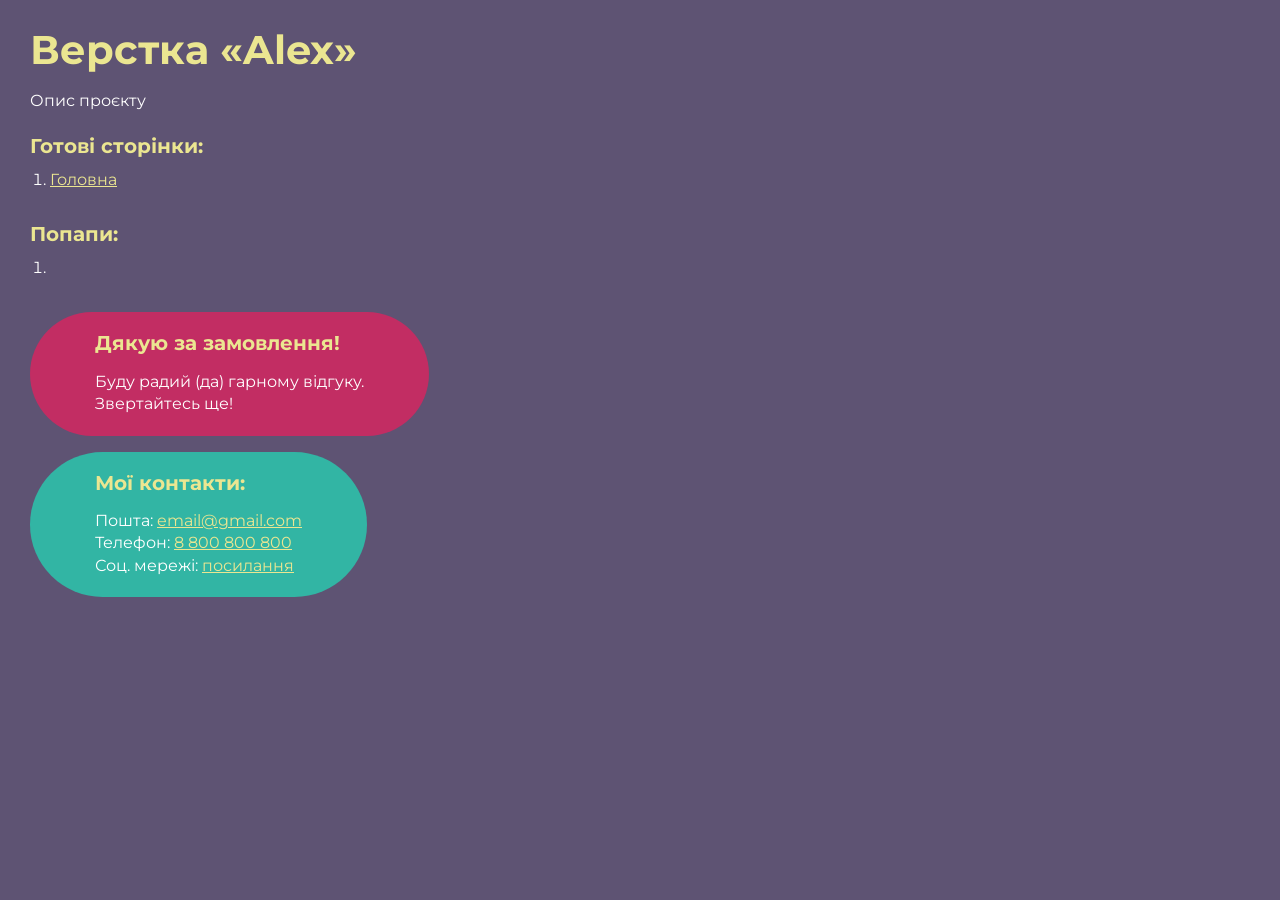
==== commit 2b3416d1: "Add files via upload" ====
--- a/index.html
+++ b/index.html
@@ -1,536 +1,179 @@
 <!DOCTYPE html>
-<html lang="ru">
+<html>
 
 <head>
-	<title>Главная</title>
 	<meta charset="UTF-8">
-	<meta name="format-detection" content="telephone=no">
-	<!-- <style>body{opacity: 0;}</style> -->
-	<link rel="stylesheet" href="css/style.min.css?_v=20221228205037">
-	<link rel="shortcut icon" href="favicon.ico">
-	<!-- <meta name="robots" content="noindex, nofollow"> -->
 	<meta name="viewport" content="width=device-width, initial-scale=1.0">
+	<title>Верстка «Alex»</title>
 </head>
 
 <body>
-	<div data-fp class="wrapper">
-		<header class="header">
-			<div class="header__container">
-				<a href="" class="header__logo"><img src="img/logo.svg" alt="Logo"></a>
-				<div class="header__menu menu">
-					<nav class="menu__body">
-						<ul class="menu__list">
-							<li class="menu__item"><a data-goto=".services" href="#" class="menu__link">Services</a></li>
-							<li class="menu__item"><a data-goto=".portfolio" href="#" class="menu__link">Portfolios</a></li>
-							<li class="menu__item"><a data-goto=".career" href="#" class="menu__link">Experience</a></li>
-							<li class="menu__item"><a data-goto=".blog" href="#" class="menu__link">Blog</a></li>
-						</ul>
-					</nav>
-				</div>
-				<div class="header__actions">
-					<a href="#" class="header__button">Resume</a>
-					<button class="icon-menu"><span></span></button>
-				</div>
-			</div>
-		</header>
-		<main class="page">
-			<section data-fp-section class="page__main main-section">
-				<div class="main-section__container">
-					<div class="main-section__content">
-						<div class="main-section__title title">
-							<div class="title__label">MY NAME IS</div>
-							<h1 class="title__value title__value_big">Alex <span>Smith.</span></h1>
-						</div>
-						<div class="main-section__text text">
-							Creative front-end developer with more than +5 years of experience in enterprise companies
-							and startups. Proficient in JavaScript, Angular, and React. Passionate about UI/UX
-						</div>
-						<ul class="main-section__social social">
-							<li class="social__item">
-								<a href="" class="social__link _icon-s-instagram"></a>
-							</li>
-							<li class="social__item">
-								<a href="" class="social__link _icon-s-git"></a>
-							</li>
-							<li class="social__item">
-								<a href="" class="social__link _icon-s-twitter"></a>
-							</li>
-							<li class="social__item">
-								<a href="" class="social__link _icon-s-linkedin"></a>
-							</li>
-						</ul>
-					</div>
-					<div class="main-section__decor decor-main-section">
-						<div class="decor-main-section__box">
-							<div class="decor-main-section__image">
-								<picture><source srcset="img/main/picture.webp" type="image/webp"><img class="decor-main-section__picture" src="img/main/picture.png" alt="Picture"></picture>
-							</div>
-						</div>
-					</div>
-				</div>
-			</section>
-			<section data-fp-section class="page__services services">
-				<div class="services__container">
-					<div class="services__title title">
-						<div class="title__label">SERVICES</div>
-						<h2 class="title__value">Specialized in</h2>
-					</div>
-					<div class="services__items">
-						<article class="services__item item-service">
-							<div class="item-service__icon">
-								<img src="img/services/icons/01.svg" alt="Icon">
-							</div>
-							<h4 class="item-service__title">UI/UX Design</h4>
-							<div class="item-service__text">Turn what you have in mind of a digital product into
-								reality. For any platform you consider.</div>
-						</article>
-						<article class="services__item item-service">
-							<div class="item-service__icon">
-								<img src="img/services/icons/02.svg" alt="Icon">
-							</div>
-							<h4 class="item-service__title">Application Development</h4>
-							<div class="item-service__text">Standard designing, building, and implementing your
-								applications with documentation.</div>
-						</article>
-						<article class="services__item item-service">
-							<div class="item-service__icon">
-								<img src="img/services/icons/03.svg" alt="Icon">
-							</div>
-							<h4 class="item-service__title">Web Development</h4>
-							<div class="item-service__text">Create and maintain your websites and also take care of its
-								performance and traffic capacity.</div>
-						</article>
-					</div>
-				</div>
-			</section>
-			<section data-fp-section class="page__portfolio portfolio">
-				<div class="portfolio__container">
-					<div class="portfolio__header">
-						<div class="portfolio__title title">
-							<div class="title__label">MY WORKS</div>
-							<h2 class="title__value">Featured Portfolios</h2>
-						</div>
-						<div class="portfolio__controls">
-							<button type="button" class="portfolio__arrow portfolio__arrow_left _icon-slider-arrow"></button>
-							<button type="button" class="portfolio__arrow portfolio__arrow_right _icon-slider-arrow"></button>
-						</div>
-					</div>
-					<div class="portfolio__slider swiper">
-						<div class="portfolio__wrapper swiper-wrapper">
-							<div class="portfolio__slide swiper-slide">
-								<article class="item-portfolio">
-									<a href="" class="item-portfolio__image-ibg">
-										<picture><source srcset="img/portfolio/01.webp" type="image/webp"><img src="img/portfolio/01.jpg" alt="Agency Website."></picture>
-									</a>
-									<div class="item-portfolio__body">
-										<h4 class="item-portfolio__title">
-											<a href="" class="item-portfolio__link-title">Agency Website.</a>
-										</h4>
-										<div class="item-portfolio__footer">
-											<a href="" class="item-portfolio__category category-link">WordPress</a>
-											<a href="" class="item-portfolio__link _icon-link"></a>
-										</div>
-									</div>
-								</article>
-							</div>
-							<div class="portfolio__slide swiper-slide">
-								<article class="item-portfolio">
-									<a href="" class="item-portfolio__image-ibg">
-										<picture><source srcset="img/portfolio/02.webp" type="image/webp"><img src="img/portfolio/02.jpg" alt="Dashboard Website."></picture>
-									</a>
-									<div class="item-portfolio__body">
-										<h4 class="item-portfolio__title">
-											<a href="" class="item-portfolio__link-title">Dashboard Website.</a>
-										</h4>
-										<div class="item-portfolio__footer">
-											<a href="" class="item-portfolio__category category-link">React</a>
-											<a href="" class="item-portfolio__link _icon-link"></a>
-										</div>
-									</div>
-								</article>
-							</div>
-							<div class="portfolio__slide swiper-slide">
-								<article class="item-portfolio">
-									<a href="" class="item-portfolio__image-ibg">
-										<picture><source srcset="img/portfolio/03.webp" type="image/webp"><img src="img/portfolio/03.jpg" alt="Support Center Website."></picture>
-									</a>
-									<div class="item-portfolio__body">
-										<h4 class="item-portfolio__title">
-											<a href="" class="item-portfolio__link-title">Support Center Website.</a>
-										</h4>
-										<div class="item-portfolio__footer">
-											<a href="" class="item-portfolio__category category-link">PHP</a>
-											<a href="" class="item-portfolio__link _icon-link"></a>
-										</div>
-									</div>
-								</article>
-							</div>
-							<div class="portfolio__slide swiper-slide">
-								<article class="item-portfolio">
-									<a href="" class="item-portfolio__image-ibg">
-										<picture><source srcset="img/portfolio/02.webp" type="image/webp"><img src="img/portfolio/02.jpg" alt="Dashboard Website."></picture>
-									</a>
-									<div class="item-portfolio__body">
-										<h4 class="item-portfolio__title">
-											<a href="" class="item-portfolio__link-title">Dashboard Website.</a>
-										</h4>
-										<div class="item-portfolio__footer">
-											<a href="" class="item-portfolio__category category-link">React</a>
-											<a href="" class="item-portfolio__link _icon-link"></a>
-										</div>
-									</div>
-								</article>
-							</div>
-						</div>
-					</div>
-				</div>
-			</section>
-			<section data-fp-section class="page__career career">
-				<div data-tabs="768" class="career__container">
-					<div class="career__body">
-						<div class="career__title title">
-							<div class="title__label">career path</div>
-							<h2 class="title__value">Work Experices</h2>
-						</div>
-						<nav data-tabs-titles class="career__navigation navigation-career">
-							<button type="button" class="navigation-career__title _tab-active">Apple</button>
-							<button type="button" class="navigation-career__title">Microsoft</button>
-							<button type="button" class="navigation-career__title">Facebook</button>
-							<button type="button" class="navigation-career__title">Slack</button>
-						</nav>
-						<div data-tabs-body class="career__content content-career">
-							<div class="content-career__body">
-								<div class="content-career__header">
-									<div class="content-career__title">Front-end Developer <a href="" class="content-career__link-title">Apple .Inc</a></div>
-									<div class="content-career__location">California, United States</div>
-									<div class="content-career__time">Nov 2020 - Present · Full-time</div>
-									<div class="content-career__categories">
-										<a href="" class="category-link">Swift</a>
-										<a href="" class="category-link">Go</a>
-									</div>
-								</div>
-								<div class="content-career__main">
-									<ul class="content-career__list list-content-career">
-										<li class="list-content-career__item">Improving overall website performance for
-											mobile users.</li>
-										<li class="list-content-career__item">Collaborate with back-end developers and
-											web
-											designers to improve usability</li>
-										<li class="list-content-career__item">Add voice search feature for mobile app.
-										</li>
-										<li class="list-content-career__item">Developing an admin panel to manage
-											contents,
-											users, products and ...</li>
-									</ul>
-								</div>
-							</div>
-							<div class="content-career__body">
-								<div class="content-career__header">
-									<div class="content-career__title">Front-end Developer <a href="" class="content-career__link-title">Microsoft .Inc</a></div>
-									<div class="content-career__location">California, United States</div>
-									<div class="content-career__time">Nov 2020 - Present · Full-time</div>
-									<div class="content-career__categories">
-										<a href="" class="category-link">Swift</a>
-										<a href="" class="category-link">Go</a>
-									</div>
-								</div>
-								<div class="content-career__main">
-									<ul class="content-career__list list-content-career">
-										<li class="list-content-career__item">Improving overall website performance for
-											mobile users.</li>
-										<li class="list-content-career__item">Collaborate with back-end developers and
-											web
-											designers to improve usability</li>
-										<li class="list-content-career__item">Add voice search feature for mobile app.
-										</li>
-										<li class="list-content-career__item">Developing an admin panel to manage
-											contents,
-											users, products and ...</li>
-									</ul>
-								</div>
-							</div>
-							<div class="content-career__body">
-								<div class="content-career__header">
-									<div class="content-career__title">Front-end Developer <a href="" class="content-career__link-title">Facebook .Inc</a></div>
-									<div class="content-career__location">California, United States</div>
-									<div class="content-career__time">Nov 2020 - Present · Full-time</div>
-									<div class="content-career__categories">
-										<a href="" class="category-link">Swift</a>
-										<a href="" class="category-link">Go</a>
-									</div>
-								</div>
-								<div class="content-career__main">
-									<ul class="content-career__list list-content-career">
-										<li class="list-content-career__item">Improving overall website performance for
-											mobile users.</li>
-										<li class="list-content-career__item">Collaborate with back-end developers and
-											web
-											designers to improve usability</li>
-										<li class="list-content-career__item">Add voice search feature for mobile app.
-										</li>
-										<li class="list-content-career__item">Developing an admin panel to manage
-											contents,
-											users, products and ...</li>
-									</ul>
-								</div>
-							</div>
-							<div class="content-career__body">
-								<div class="content-career__header">
-									<div class="content-career__title">Front-end Developer <a href="" class="content-career__link-title">Slack .Inc</a></div>
-									<div class="content-career__location">California, United States</div>
-									<div class="content-career__time">Nov 2020 - Present · Full-time</div>
-									<div class="content-career__categories">
-										<a href="" class="category-link">Swift</a>
-										<a href="" class="category-link">Go</a>
-									</div>
-								</div>
-								<div class="content-career__main">
-									<ul class="content-career__list list-content-career">
-										<li class="list-content-career__item">Improving overall website performance for
-											mobile users.</li>
-										<li class="list-content-career__item">Collaborate with back-end developers and
-											web
-											designers to improve usability</li>
-										<li class="list-content-career__item">Add voice search feature for mobile app.
-										</li>
-										<li class="list-content-career__item">Developing an admin panel to manage
-											contents,
-											users, products and ...</li>
-									</ul>
-								</div>
-							</div>
-						</div>
-					</div>
-				</div>
-			</section>
-			<section data-fp-section class="page__blog blog">
-				<div class="blog__container">
-					<div class="blog__title title">
-						<div class="title__label">MY ARTICLES</div>
-						<h2 class="title__value">Personal Blog</h2>
-					</div>
-					<div class="blog__items">
-						<article class="blog__item item-blog">
-							<a href="" class="item-blog__image-ibg">
-								<picture><source srcset="img/blog/01.webp" type="image/webp"><img src="img/blog/01.jpg" alt="How to prototype in figma"></picture>
-							</a>
-							<div class="item-blog__body">
-								<h4 class="item-blog__title">
-									<a href="" class="item-blog__link-title">How to prototype in figma</a>
-								</h4>
-								<div class="item-blog__date date">July 15, 2021</div>
-								<div class="item-blog__text text">Lorem ipsum dolor sit amet, consectetur adipiscing
-									elit. Fusce id magna nec ante scelerisque laoreet. Fusce finibus ...</div>
-								<a href="" class="item-blog__link">Continue Reading</a>
-							</div>
-						</article>
-						<article class="blog__item item-blog">
-							<a href="" class="item-blog__image-ibg">
-								<picture><source srcset="img/blog/02.webp" type="image/webp"><img src="img/blog/02.jpg" alt="Being more productive with Notion."></picture>
-							</a>
-							<div class="item-blog__body">
-								<h4 class="item-blog__title">
-									<a href="" class="item-blog__link-title">Being more productive with Notion.</a>
-								</h4>
-								<div class="item-blog__date date">Aug 8, 2020</div>
-								<div class="item-blog__text text">Lorem ipsum dolor sit amet, consectetur adipiscing
-									elit. Fusce id magna nec ante scelerisque laoreet. Fusce finibus ...</div>
-								<a href="" class="item-blog__link">Continue Reading</a>
-							</div>
-						</article>
-						<article class="blog__item item-blog">
-							<a href="" class="item-blog__image-ibg">
-								<picture><source srcset="img/blog/03.webp" type="image/webp"><img src="img/blog/03.jpg" alt="Beginners guide to adobe illustrator"></picture>
-							</a>
-							<div class="item-blog__body">
-								<h4 class="item-blog__title">
-									<a href="" class="item-blog__link-title">Beginners guide to adobe illustrator</a>
-								</h4>
-								<div class="item-blog__date date">Feb 19, 2021</div>
-								<div class="item-blog__text text">Lorem ipsum dolor sit amet, consectetur adipiscing
-									elit. Fusce id magna nec ante scelerisque laoreet. Fusce finibus ...</div>
-								<a href="" class="item-blog__link">Continue Reading</a>
-							</div>
-						</article>
-					</div>
-				</div>
-			</section>
-			<section data-fp-section class="page__testimonials testimonials">
-				<div class="testimonials__container">
-					<div class="testimonials__title title">
-						<div class="title__label">MY CLIENTS</div>
-						<h2 class="title__value">Testimonials</h2>
-					</div>
-					<div class="testimonials__items">
-						<div class="testimonials__item item-testimonials">
-							<div class="item-testimonials__avatar-ibg">
-								<picture><source srcset="img/testimonials/01.webp" type="image/webp"><img src="img/testimonials/01.jpg" alt="Amelia Miller"></picture>
-							</div>
-							<div class="item-testimonials__text text">We were very pleased to hear how you resolved our
-								website's user interface issues and challenges.</div>
-							<div class="item-testimonials__name">Amelia Miller</div>
-							<div class="item-testimonials__profession date">Designer</div>
-						</div>
-						<div class="testimonials__item item-testimonials">
-							<div class="item-testimonials__avatar-ibg">
-								<picture><source srcset="img/testimonials/02.webp" type="image/webp"><img src="img/testimonials/02.jpg" alt="James Delaney"></picture>
-							</div>
-							<div class="item-testimonials__text text">I’m glad I decided to work with you. The project
-								was delivered on time with all the requirements.</div>
-							<div class="item-testimonials__name">James Delaney</div>
-							<div class="item-testimonials__profession date">Developer</div>
-						</div>
-						<div class="testimonials__item item-testimonials">
-							<div class="item-testimonials__avatar-ibg">
-								<picture><source srcset="img/testimonials/03.webp" type="image/webp"><img src="img/testimonials/03.jpg" alt="Isabella Bennett"></picture>
-							</div>
-							<div class="item-testimonials__text text">The management of our projects was always faced
-								with difficulties, but you handled these well.</div>
-							<div class="item-testimonials__name">Isabella Bennett</div>
-							<div class="item-testimonials__profession date">Manager</div>
-						</div>
-					</div>
-				</div>
-			</section>
-			<section data-fp-section class="page__skills skills">
-				<div class="skills__container">
-					<div class="skills__title title">
-						<div class="title__label">LEARNING PATH</div>
-						<h2 class="title__value">Education & Skills</h2>
-					</div>
-					<div class="skills__body">
-						<div class="skills__timeline timeline">
-							<div class="timeline__item">
-								<div class="timeline__title">Kingston university</div>
-								<div class="timeline__text">Master's degree - Software Engineering</div>
-								<div class="timeline__date">2019 - 2021</div>
-							</div>
-							<div class="timeline__item">
-								<div class="timeline__title">Kingston university</div>
-								<div class="timeline__text">Bachelor's degree - Computer Engineering</div>
-								<div class="timeline__date">2015 - 2019</div>
-							</div>
-							<div class="timeline__item">
-								<div class="timeline__title">Westminster School </div>
-								<div class="timeline__text">Diploma's degree - Mathematics</div>
-								<div class="timeline__date">2013 - 2015</div>
-							</div>
-						</div>
-						<div class="skills__content content-skills">
-							<div class="content-skills__text text">
-								<p>For 5+ years, I have been continuously learning in the field of front-end and
-									experimenting with new technologies and frameworks, and here you can see a summary
-									of my skills.</p>
-							</div>
-							<div class="content-skills__items">
-								<div class="content-skills__item">
-									<div class="content-skills__label">React</div>
-									<div class="content-skills__line">
-										<span style="width: 67.5%;"></span>
-									</div>
-								</div>
-								<div class="content-skills__item">
-									<div class="content-skills__label">Angular</div>
-									<div class="content-skills__line">
-										<span style="width: 52%;"></span>
-									</div>
-								</div>
-								<div class="content-skills__item">
-									<div class="content-skills__label">Javascript</div>
-									<div class="content-skills__line">
-										<span style="width: 63.8%;"></span>
-									</div>
-								</div>
-							</div>
-						</div>
-					</div>
-				</div>
-			</section>
-		</main>
-		<div data-fp-section class="page__bottom bottom-page">
-			<section class="page__contacts contacts">
-				<div class="contacts__container">
-					<div class="contacts__content">
-						<form action="" class="contacts__form form">
-							<div class="form__item">
-								<input autocomplete="off" type="text" name="form[]" data-error="Error" data-required placeholder="Name" class="form__input">
-							</div>
-							<div class="form__item">
-								<input autocomplete="off" type="text" name="form[]" data-error="Error" data-required="email" placeholder="Email" class="form__input">
-							</div>
-							<div class="form__item">
-								<textarea autocomplete="off" name="form[]" data-error="Error" placeholder="Message" class="form__input"></textarea>
-							</div>
-							<div class="form__item">
-								<button type="submit" class="form__button">Send Message</button>
-							</div>
-						</form>
-						<div class="contacts__body">
-							<ul class="contacts__list list-contacts">
-								<li class="list-contacts__item">
-									<div class="list-contacts__icon">
-										<img src="img/contacts/icons/01.svg" alt="Address">
-									</div>
-									<div class="list-contacts__body">
-										<div class="list-contacts__title">Address</div>
-										<a href="" class="list-contacts__text">3424 Layman Avenue, Fayetteville, NC</a>
-									</div>
-								</li>
-								<li class="list-contacts__item">
-									<div class="list-contacts__icon">
-										<img src="img/contacts/icons/02.svg" alt="Phone">
-									</div>
-									<div class="list-contacts__body">
-										<div class="list-contacts__title">Phone</div>
-										<a href="tel:5014141541" class="list-contacts__text">(501) 414-1541</a>
-									</div>
-								</li>
-								<li class="list-contacts__item">
-									<div class="list-contacts__icon">
-										<img src="img/contacts/icons/03.svg" alt="E-Mail">
-									</div>
-									<div class="list-contacts__body">
-										<div class="list-contacts__title">E-Mail</div>
-										<a href="mailto:devchapter@gmail.com" class="list-contacts__text">devchapter@gmail.com</a>
-									</div>
-								</li>
-							</ul>
-						</div>
-					</div>
-				</div>
-			</section>
-			<footer class="footer">
-				<div class="footer__container">
-					<ul class="footer__social social">
-						<li class="social__item">
-							<a href="" class="social__link _icon-s-instagram"></a>
-						</li>
-						<li class="social__item">
-							<a href="" class="social__link _icon-s-git"></a>
-						</li>
-						<li class="social__item">
-							<a href="" class="social__link _icon-s-twitter"></a>
-						</li>
-						<li class="social__item">
-							<a href="" class="social__link _icon-s-linkedin"></a>
-						</li>
-					</ul>
-					<div class="footer__copy">© 2022 - DevChapter</div>
-				</div>
-			</footer>
+	<div class="rootpage">
+		<h1>Верстка «Alex»</h1>
+		<div class="rootpage__info">
+			Опис проєкту
+		</div>
+		<h2>Готові сторінки:</h2>
+		<ol class="rootpage__list">
+			<li><a target="_blank" href="home.html">Головна</a></li>
+		</ol>
+		<h2>Попапи:</h2>
+		<ol class="rootpage__list">
+			<li><a target="_blank" href="home.html#"></a></li>
+		</ol>
+		<div class="rootpage__tnx">
+			<h2>Дякую за замовлення!</h2>
+			<p>Буду радий (да) гарному відгуку.</p>
+			<p>Звертайтесь ще!</p>
+		</div>
+		<div class="rootpage__contacts">
+			<h2>Мої контакти:</h2>
+			<p>Пошта: <a href="mailto:email@gmail.com">email@gmail.com</a></p>
+			<p>Телефон: <a href="tel:8800800800">8 800 800 800</a></p>
+			<p>Соц. мережі: <a href="">посилання</a></p>
 		</div>
 	</div>
-	<!-- <div id="popup" aria-hidden="true" class="popup">
-	<div class="popup__wrapper">
-		<div class="popup__content">
-			<button data-close type="button" class="popup__close">Закрыть</button>
-			<div class="popup__text">
-				Text
-			</div>
-		</div>
-	</div>
-</div> -->
-	<script src="js/app.min.js?_v=20221228205037"></script>
 </body>
+<style>
+	@charset "UTF-8";
+	@import url("https://fonts.googleapis.com/css?family=Montserrat:regular,700&display=swap");
+
+	*,
+	*::before,
+	*::after {
+		padding: 0px;
+		margin: 0px;
+		border: 0px;
+		box-sizing: border-box;
+	}
+
+	html,
+	body {
+		height: 100%;
+		margin: 0;
+		padding: 0;
+		min-width: 320px;
+		width: 100%;
+		color: #fff;
+		background-color: #5e5373;
+	}
+
+	body {
+		font-family: Montserrat;
+		font-size: 100%;
+		line-height: 1;
+		font-size: 1rem;
+	}
+
+	a {
+		text-decoration: underline;
+		color: #ebe691
+	}
+
+	a:visited {
+		text-decoration: underline;
+		color: #aaa768;
+	}
+
+	a:hover {
+		text-decoration: none;
+	}
+
+	ul li {
+		list-style: none;
+	}
+
+	img {
+		vertical-align: top;
+	}
+
+	.wrapper {
+		width: 100%;
+		min-height: 100%;
+		overflow: hidden;
+	}
+
+	.rootpage {
+		padding: 30px;
+		display: flex;
+		flex-direction: column;
+		align-items: flex-start;
+	}
+
+	@media (max-width: 767px) {
+		.rootpage {
+			padding: 30px 15px;
+		}
+	}
+
+	h1 {
+		color: #ebe691;
+		font-size: 2.5rem;
+		margin: 0px 0px 1.25rem 0px;
+	}
+
+	@media (max-width: 767px) {
+		h1 {
+			font-size: 1.85rem;
+			margin: 0px 0px 1.25rem 0px;
+		}
+	}
+
+	h2 {
+		color: #ebe691;
+		font-size: 1.25rem;
+		margin: 0px 0px 1rem 0px;
+	}
+
+	@media (max-width: 767px) {
+		h2 {
+			font-size: 1.125rem;
+			margin: 0px 0px 1rem 0px;
+		}
+	}
+
+	.rootpage__info {
+		line-height: 140%;
+		margin: 0px 0px 1.5rem 0px;
+	}
+
+	.rootpage__list {
+		margin: 0px 0px 2.25rem 1.25rem;
+	}
+
+	.rootpage__list li:not(:last-child) {
+		margin: 0px 0px 15px 0px;
+	}
+
+	.rootpage__contacts,
+	.rootpage__tnx {
+		border-radius: 200px;
+		padding: 20px 65px;
+		line-height: 140%;
+	}
+
+	@media (max-width: 767px) {
+
+		.rootpage__contacts,
+		.rootpage__tnx {
+			border-radius: 40px;
+			padding: 20px;
+		}
+	}
+
+	.rootpage__contacts {
+		background: #32b5a4;
+
+	}
+
+	.rootpage__contacts a {
+		color: #ebe691;
+	}
+
+	.rootpage__tnx {
+		background: #c22d63;
+		margin: 0px 0px 1rem 0px;
+	}
+</style>
 
 </html>
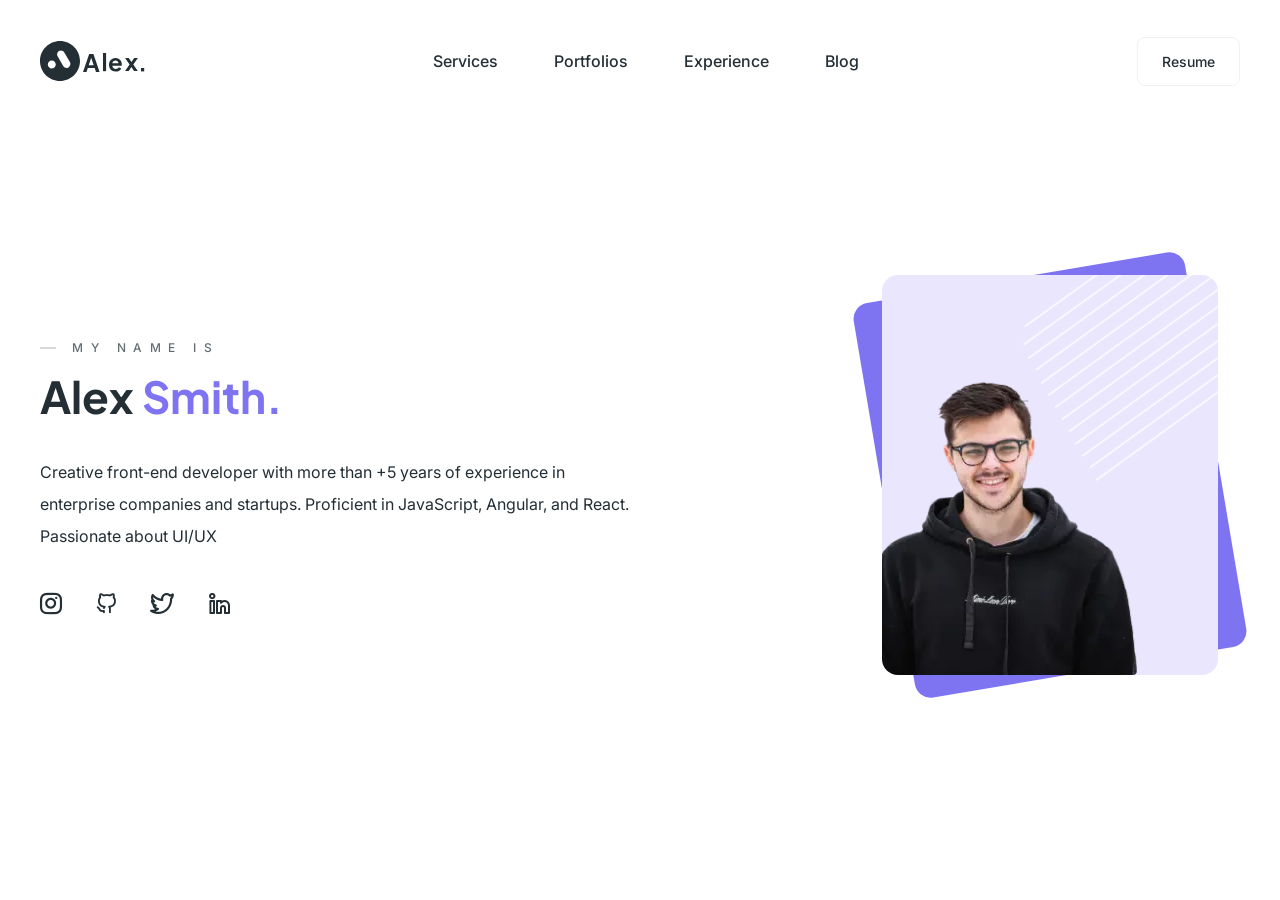
==== commit f22542bb: "Add files via upload" ====
--- a/index.html
+++ b/index.html
@@ -1,179 +1,536 @@
 <!DOCTYPE html>
-<html>
+<html lang="ru">
 
 <head>
+	<title>Главная</title>
 	<meta charset="UTF-8">
+	<meta name="format-detection" content="telephone=no">
+	<!-- <style>body{opacity: 0;}</style> -->
+	<link rel="stylesheet" href="css/style.min.css?_v=20221228210445">
+	<link rel="shortcut icon" href="favicon.ico">
+	<!-- <meta name="robots" content="noindex, nofollow"> -->
 	<meta name="viewport" content="width=device-width, initial-scale=1.0">
-	<title>Верстка «Alex»</title>
 </head>
 
 <body>
-	<div class="rootpage">
-		<h1>Верстка «Alex»</h1>
-		<div class="rootpage__info">
-			Опис проєкту
-		</div>
-		<h2>Готові сторінки:</h2>
-		<ol class="rootpage__list">
-			<li><a target="_blank" href="home.html">Головна</a></li>
-		</ol>
-		<h2>Попапи:</h2>
-		<ol class="rootpage__list">
-			<li><a target="_blank" href="home.html#"></a></li>
-		</ol>
-		<div class="rootpage__tnx">
-			<h2>Дякую за замовлення!</h2>
-			<p>Буду радий (да) гарному відгуку.</p>
-			<p>Звертайтесь ще!</p>
-		</div>
-		<div class="rootpage__contacts">
-			<h2>Мої контакти:</h2>
-			<p>Пошта: <a href="mailto:email@gmail.com">email@gmail.com</a></p>
-			<p>Телефон: <a href="tel:8800800800">8 800 800 800</a></p>
-			<p>Соц. мережі: <a href="">посилання</a></p>
+	<div data-fp class="wrapper">
+		<header class="header">
+			<div class="header__container">
+				<a href="" class="header__logo"><img src="img/logo.svg" alt="Logo"></a>
+				<div class="header__menu menu">
+					<nav class="menu__body">
+						<ul class="menu__list">
+							<li class="menu__item"><a data-goto=".services" href="#" class="menu__link">Services</a></li>
+							<li class="menu__item"><a data-goto=".portfolio" href="#" class="menu__link">Portfolios</a></li>
+							<li class="menu__item"><a data-goto=".career" href="#" class="menu__link">Experience</a></li>
+							<li class="menu__item"><a data-goto=".blog" href="#" class="menu__link">Blog</a></li>
+						</ul>
+					</nav>
+				</div>
+				<div class="header__actions">
+					<a href="#" class="header__button">Resume</a>
+					<button class="icon-menu"><span></span></button>
+				</div>
+			</div>
+		</header>
+		<main class="page">
+			<section data-fp-section class="page__main main-section">
+				<div class="main-section__container">
+					<div class="main-section__content">
+						<div class="main-section__title title">
+							<div class="title__label">MY NAME IS</div>
+							<h1 class="title__value title__value_big">Alex <span>Smith.</span></h1>
+						</div>
+						<div class="main-section__text text">
+							Creative front-end developer with more than +5 years of experience in enterprise companies
+							and startups. Proficient in JavaScript, Angular, and React. Passionate about UI/UX
+						</div>
+						<ul class="main-section__social social">
+							<li class="social__item">
+								<a href="" class="social__link _icon-s-instagram"></a>
+							</li>
+							<li class="social__item">
+								<a href="" class="social__link _icon-s-git"></a>
+							</li>
+							<li class="social__item">
+								<a href="" class="social__link _icon-s-twitter"></a>
+							</li>
+							<li class="social__item">
+								<a href="" class="social__link _icon-s-linkedin"></a>
+							</li>
+						</ul>
+					</div>
+					<div class="main-section__decor decor-main-section">
+						<div class="decor-main-section__box">
+							<div class="decor-main-section__image">
+								<picture><source srcset="img/main/picture.webp" type="image/webp"><img class="decor-main-section__picture" src="img/main/picture.png" alt="Picture"></picture>
+							</div>
+						</div>
+					</div>
+				</div>
+			</section>
+			<section data-fp-section class="page__services services">
+				<div class="services__container">
+					<div class="services__title title">
+						<div class="title__label">SERVICES</div>
+						<h2 class="title__value">Specialized in</h2>
+					</div>
+					<div class="services__items">
+						<article class="services__item item-service">
+							<div class="item-service__icon">
+								<img src="img/services/icons/01.svg" alt="Icon">
+							</div>
+							<h4 class="item-service__title">UI/UX Design</h4>
+							<div class="item-service__text">Turn what you have in mind of a digital product into
+								reality. For any platform you consider.</div>
+						</article>
+						<article class="services__item item-service">
+							<div class="item-service__icon">
+								<img src="img/services/icons/02.svg" alt="Icon">
+							</div>
+							<h4 class="item-service__title">Application Development</h4>
+							<div class="item-service__text">Standard designing, building, and implementing your
+								applications with documentation.</div>
+						</article>
+						<article class="services__item item-service">
+							<div class="item-service__icon">
+								<img src="img/services/icons/03.svg" alt="Icon">
+							</div>
+							<h4 class="item-service__title">Web Development</h4>
+							<div class="item-service__text">Create and maintain your websites and also take care of its
+								performance and traffic capacity.</div>
+						</article>
+					</div>
+				</div>
+			</section>
+			<section data-fp-section class="page__portfolio portfolio">
+				<div class="portfolio__container">
+					<div class="portfolio__header">
+						<div class="portfolio__title title">
+							<div class="title__label">MY WORKS</div>
+							<h2 class="title__value">Featured Portfolios</h2>
+						</div>
+						<div class="portfolio__controls">
+							<button type="button" class="portfolio__arrow portfolio__arrow_left _icon-slider-arrow"></button>
+							<button type="button" class="portfolio__arrow portfolio__arrow_right _icon-slider-arrow"></button>
+						</div>
+					</div>
+					<div class="portfolio__slider swiper">
+						<div class="portfolio__wrapper swiper-wrapper">
+							<div class="portfolio__slide swiper-slide">
+								<article class="item-portfolio">
+									<a href="" class="item-portfolio__image-ibg">
+										<picture><source srcset="img/portfolio/01.webp" type="image/webp"><img src="img/portfolio/01.jpg" alt="Agency Website."></picture>
+									</a>
+									<div class="item-portfolio__body">
+										<h4 class="item-portfolio__title">
+											<a href="" class="item-portfolio__link-title">Agency Website.</a>
+										</h4>
+										<div class="item-portfolio__footer">
+											<a href="" class="item-portfolio__category category-link">WordPress</a>
+											<a href="" class="item-portfolio__link _icon-link"></a>
+										</div>
+									</div>
+								</article>
+							</div>
+							<div class="portfolio__slide swiper-slide">
+								<article class="item-portfolio">
+									<a href="" class="item-portfolio__image-ibg">
+										<picture><source srcset="img/portfolio/02.webp" type="image/webp"><img src="img/portfolio/02.jpg" alt="Dashboard Website."></picture>
+									</a>
+									<div class="item-portfolio__body">
+										<h4 class="item-portfolio__title">
+											<a href="" class="item-portfolio__link-title">Dashboard Website.</a>
+										</h4>
+										<div class="item-portfolio__footer">
+											<a href="" class="item-portfolio__category category-link">React</a>
+											<a href="" class="item-portfolio__link _icon-link"></a>
+										</div>
+									</div>
+								</article>
+							</div>
+							<div class="portfolio__slide swiper-slide">
+								<article class="item-portfolio">
+									<a href="" class="item-portfolio__image-ibg">
+										<picture><source srcset="img/portfolio/03.webp" type="image/webp"><img src="img/portfolio/03.jpg" alt="Support Center Website."></picture>
+									</a>
+									<div class="item-portfolio__body">
+										<h4 class="item-portfolio__title">
+											<a href="" class="item-portfolio__link-title">Support Center Website.</a>
+										</h4>
+										<div class="item-portfolio__footer">
+											<a href="" class="item-portfolio__category category-link">PHP</a>
+											<a href="" class="item-portfolio__link _icon-link"></a>
+										</div>
+									</div>
+								</article>
+							</div>
+							<div class="portfolio__slide swiper-slide">
+								<article class="item-portfolio">
+									<a href="" class="item-portfolio__image-ibg">
+										<picture><source srcset="img/portfolio/02.webp" type="image/webp"><img src="img/portfolio/02.jpg" alt="Dashboard Website."></picture>
+									</a>
+									<div class="item-portfolio__body">
+										<h4 class="item-portfolio__title">
+											<a href="" class="item-portfolio__link-title">Dashboard Website.</a>
+										</h4>
+										<div class="item-portfolio__footer">
+											<a href="" class="item-portfolio__category category-link">React</a>
+											<a href="" class="item-portfolio__link _icon-link"></a>
+										</div>
+									</div>
+								</article>
+							</div>
+						</div>
+					</div>
+				</div>
+			</section>
+			<section data-fp-section class="page__career career">
+				<div data-tabs="768" class="career__container">
+					<div class="career__body">
+						<div class="career__title title">
+							<div class="title__label">career path</div>
+							<h2 class="title__value">Work Experices</h2>
+						</div>
+						<nav data-tabs-titles class="career__navigation navigation-career">
+							<button type="button" class="navigation-career__title _tab-active">Apple</button>
+							<button type="button" class="navigation-career__title">Microsoft</button>
+							<button type="button" class="navigation-career__title">Facebook</button>
+							<button type="button" class="navigation-career__title">Slack</button>
+						</nav>
+						<div data-tabs-body class="career__content content-career">
+							<div class="content-career__body">
+								<div class="content-career__header">
+									<div class="content-career__title">Front-end Developer <a href="" class="content-career__link-title">Apple .Inc</a></div>
+									<div class="content-career__location">California, United States</div>
+									<div class="content-career__time">Nov 2020 - Present · Full-time</div>
+									<div class="content-career__categories">
+										<a href="" class="category-link">Swift</a>
+										<a href="" class="category-link">Go</a>
+									</div>
+								</div>
+								<div class="content-career__main">
+									<ul class="content-career__list list-content-career">
+										<li class="list-content-career__item">Improving overall website performance for
+											mobile users.</li>
+										<li class="list-content-career__item">Collaborate with back-end developers and
+											web
+											designers to improve usability</li>
+										<li class="list-content-career__item">Add voice search feature for mobile app.
+										</li>
+										<li class="list-content-career__item">Developing an admin panel to manage
+											contents,
+											users, products and ...</li>
+									</ul>
+								</div>
+							</div>
+							<div class="content-career__body">
+								<div class="content-career__header">
+									<div class="content-career__title">Front-end Developer <a href="" class="content-career__link-title">Microsoft .Inc</a></div>
+									<div class="content-career__location">California, United States</div>
+									<div class="content-career__time">Nov 2020 - Present · Full-time</div>
+									<div class="content-career__categories">
+										<a href="" class="category-link">Swift</a>
+										<a href="" class="category-link">Go</a>
+									</div>
+								</div>
+								<div class="content-career__main">
+									<ul class="content-career__list list-content-career">
+										<li class="list-content-career__item">Improving overall website performance for
+											mobile users.</li>
+										<li class="list-content-career__item">Collaborate with back-end developers and
+											web
+											designers to improve usability</li>
+										<li class="list-content-career__item">Add voice search feature for mobile app.
+										</li>
+										<li class="list-content-career__item">Developing an admin panel to manage
+											contents,
+											users, products and ...</li>
+									</ul>
+								</div>
+							</div>
+							<div class="content-career__body">
+								<div class="content-career__header">
+									<div class="content-career__title">Front-end Developer <a href="" class="content-career__link-title">Facebook .Inc</a></div>
+									<div class="content-career__location">California, United States</div>
+									<div class="content-career__time">Nov 2020 - Present · Full-time</div>
+									<div class="content-career__categories">
+										<a href="" class="category-link">Swift</a>
+										<a href="" class="category-link">Go</a>
+									</div>
+								</div>
+								<div class="content-career__main">
+									<ul class="content-career__list list-content-career">
+										<li class="list-content-career__item">Improving overall website performance for
+											mobile users.</li>
+										<li class="list-content-career__item">Collaborate with back-end developers and
+											web
+											designers to improve usability</li>
+										<li class="list-content-career__item">Add voice search feature for mobile app.
+										</li>
+										<li class="list-content-career__item">Developing an admin panel to manage
+											contents,
+											users, products and ...</li>
+									</ul>
+								</div>
+							</div>
+							<div class="content-career__body">
+								<div class="content-career__header">
+									<div class="content-career__title">Front-end Developer <a href="" class="content-career__link-title">Slack .Inc</a></div>
+									<div class="content-career__location">California, United States</div>
+									<div class="content-career__time">Nov 2020 - Present · Full-time</div>
+									<div class="content-career__categories">
+										<a href="" class="category-link">Swift</a>
+										<a href="" class="category-link">Go</a>
+									</div>
+								</div>
+								<div class="content-career__main">
+									<ul class="content-career__list list-content-career">
+										<li class="list-content-career__item">Improving overall website performance for
+											mobile users.</li>
+										<li class="list-content-career__item">Collaborate with back-end developers and
+											web
+											designers to improve usability</li>
+										<li class="list-content-career__item">Add voice search feature for mobile app.
+										</li>
+										<li class="list-content-career__item">Developing an admin panel to manage
+											contents,
+											users, products and ...</li>
+									</ul>
+								</div>
+							</div>
+						</div>
+					</div>
+				</div>
+			</section>
+			<section data-fp-section class="page__blog blog">
+				<div class="blog__container">
+					<div class="blog__title title">
+						<div class="title__label">MY ARTICLES</div>
+						<h2 class="title__value">Personal Blog</h2>
+					</div>
+					<div class="blog__items">
+						<article class="blog__item item-blog">
+							<a href="" class="item-blog__image-ibg">
+								<picture><source srcset="img/blog/01.webp" type="image/webp"><img src="img/blog/01.jpg" alt="How to prototype in figma"></picture>
+							</a>
+							<div class="item-blog__body">
+								<h4 class="item-blog__title">
+									<a href="" class="item-blog__link-title">How to prototype in figma</a>
+								</h4>
+								<div class="item-blog__date date">July 15, 2021</div>
+								<div class="item-blog__text text">Lorem ipsum dolor sit amet, consectetur adipiscing
+									elit. Fusce id magna nec ante scelerisque laoreet. Fusce finibus ...</div>
+								<a href="" class="item-blog__link">Continue Reading</a>
+							</div>
+						</article>
+						<article class="blog__item item-blog">
+							<a href="" class="item-blog__image-ibg">
+								<picture><source srcset="img/blog/02.webp" type="image/webp"><img src="img/blog/02.jpg" alt="Being more productive with Notion."></picture>
+							</a>
+							<div class="item-blog__body">
+								<h4 class="item-blog__title">
+									<a href="" class="item-blog__link-title">Being more productive with Notion.</a>
+								</h4>
+								<div class="item-blog__date date">Aug 8, 2020</div>
+								<div class="item-blog__text text">Lorem ipsum dolor sit amet, consectetur adipiscing
+									elit. Fusce id magna nec ante scelerisque laoreet. Fusce finibus ...</div>
+								<a href="" class="item-blog__link">Continue Reading</a>
+							</div>
+						</article>
+						<article class="blog__item item-blog">
+							<a href="" class="item-blog__image-ibg">
+								<picture><source srcset="img/blog/03.webp" type="image/webp"><img src="img/blog/03.jpg" alt="Beginners guide to adobe illustrator"></picture>
+							</a>
+							<div class="item-blog__body">
+								<h4 class="item-blog__title">
+									<a href="" class="item-blog__link-title">Beginners guide to adobe illustrator</a>
+								</h4>
+								<div class="item-blog__date date">Feb 19, 2021</div>
+								<div class="item-blog__text text">Lorem ipsum dolor sit amet, consectetur adipiscing
+									elit. Fusce id magna nec ante scelerisque laoreet. Fusce finibus ...</div>
+								<a href="" class="item-blog__link">Continue Reading</a>
+							</div>
+						</article>
+					</div>
+				</div>
+			</section>
+			<section data-fp-section class="page__testimonials testimonials">
+				<div class="testimonials__container">
+					<div class="testimonials__title title">
+						<div class="title__label">MY CLIENTS</div>
+						<h2 class="title__value">Testimonials</h2>
+					</div>
+					<div class="testimonials__items">
+						<div class="testimonials__item item-testimonials">
+							<div class="item-testimonials__avatar-ibg">
+								<picture><source srcset="img/testimonials/01.webp" type="image/webp"><img src="img/testimonials/01.jpg" alt="Amelia Miller"></picture>
+							</div>
+							<div class="item-testimonials__text text">We were very pleased to hear how you resolved our
+								website's user interface issues and challenges.</div>
+							<div class="item-testimonials__name">Amelia Miller</div>
+							<div class="item-testimonials__profession date">Designer</div>
+						</div>
+						<div class="testimonials__item item-testimonials">
+							<div class="item-testimonials__avatar-ibg">
+								<picture><source srcset="img/testimonials/02.webp" type="image/webp"><img src="img/testimonials/02.jpg" alt="James Delaney"></picture>
+							</div>
+							<div class="item-testimonials__text text">I’m glad I decided to work with you. The project
+								was delivered on time with all the requirements.</div>
+							<div class="item-testimonials__name">James Delaney</div>
+							<div class="item-testimonials__profession date">Developer</div>
+						</div>
+						<div class="testimonials__item item-testimonials">
+							<div class="item-testimonials__avatar-ibg">
+								<picture><source srcset="img/testimonials/03.webp" type="image/webp"><img src="img/testimonials/03.jpg" alt="Isabella Bennett"></picture>
+							</div>
+							<div class="item-testimonials__text text">The management of our projects was always faced
+								with difficulties, but you handled these well.</div>
+							<div class="item-testimonials__name">Isabella Bennett</div>
+							<div class="item-testimonials__profession date">Manager</div>
+						</div>
+					</div>
+				</div>
+			</section>
+			<section data-fp-section class="page__skills skills">
+				<div class="skills__container">
+					<div class="skills__title title">
+						<div class="title__label">LEARNING PATH</div>
+						<h2 class="title__value">Education & Skills</h2>
+					</div>
+					<div class="skills__body">
+						<div class="skills__timeline timeline">
+							<div class="timeline__item">
+								<div class="timeline__title">Kingston university</div>
+								<div class="timeline__text">Master's degree - Software Engineering</div>
+								<div class="timeline__date">2019 - 2021</div>
+							</div>
+							<div class="timeline__item">
+								<div class="timeline__title">Kingston university</div>
+								<div class="timeline__text">Bachelor's degree - Computer Engineering</div>
+								<div class="timeline__date">2015 - 2019</div>
+							</div>
+							<div class="timeline__item">
+								<div class="timeline__title">Westminster School </div>
+								<div class="timeline__text">Diploma's degree - Mathematics</div>
+								<div class="timeline__date">2013 - 2015</div>
+							</div>
+						</div>
+						<div class="skills__content content-skills">
+							<div class="content-skills__text text">
+								<p>For 5+ years, I have been continuously learning in the field of front-end and
+									experimenting with new technologies and frameworks, and here you can see a summary
+									of my skills.</p>
+							</div>
+							<div class="content-skills__items">
+								<div class="content-skills__item">
+									<div class="content-skills__label">React</div>
+									<div class="content-skills__line">
+										<span style="width: 67.5%;"></span>
+									</div>
+								</div>
+								<div class="content-skills__item">
+									<div class="content-skills__label">Angular</div>
+									<div class="content-skills__line">
+										<span style="width: 52%;"></span>
+									</div>
+								</div>
+								<div class="content-skills__item">
+									<div class="content-skills__label">Javascript</div>
+									<div class="content-skills__line">
+										<span style="width: 63.8%;"></span>
+									</div>
+								</div>
+							</div>
+						</div>
+					</div>
+				</div>
+			</section>
+		</main>
+		<div data-fp-section class="page__bottom bottom-page">
+			<section class="page__contacts contacts">
+				<div class="contacts__container">
+					<div class="contacts__content">
+						<form action="" class="contacts__form form">
+							<div class="form__item">
+								<input autocomplete="off" type="text" name="form[]" data-error="Error" data-required placeholder="Name" class="form__input">
+							</div>
+							<div class="form__item">
+								<input autocomplete="off" type="text" name="form[]" data-error="Error" data-required="email" placeholder="Email" class="form__input">
+							</div>
+							<div class="form__item">
+								<textarea autocomplete="off" name="form[]" data-error="Error" placeholder="Message" class="form__input"></textarea>
+							</div>
+							<div class="form__item">
+								<button type="submit" class="form__button">Send Message</button>
+							</div>
+						</form>
+						<div class="contacts__body">
+							<ul class="contacts__list list-contacts">
+								<li class="list-contacts__item">
+									<div class="list-contacts__icon">
+										<img src="img/contacts/icons/01.svg" alt="Address">
+									</div>
+									<div class="list-contacts__body">
+										<div class="list-contacts__title">Address</div>
+										<a href="" class="list-contacts__text">3424 Layman Avenue, Fayetteville, NC</a>
+									</div>
+								</li>
+								<li class="list-contacts__item">
+									<div class="list-contacts__icon">
+										<img src="img/contacts/icons/02.svg" alt="Phone">
+									</div>
+									<div class="list-contacts__body">
+										<div class="list-contacts__title">Phone</div>
+										<a href="tel:5014141541" class="list-contacts__text">(501) 414-1541</a>
+									</div>
+								</li>
+								<li class="list-contacts__item">
+									<div class="list-contacts__icon">
+										<img src="img/contacts/icons/03.svg" alt="E-Mail">
+									</div>
+									<div class="list-contacts__body">
+										<div class="list-contacts__title">E-Mail</div>
+										<a href="mailto:devchapter@gmail.com" class="list-contacts__text">devchapter@gmail.com</a>
+									</div>
+								</li>
+							</ul>
+						</div>
+					</div>
+				</div>
+			</section>
+			<footer class="footer">
+				<div class="footer__container">
+					<ul class="footer__social social">
+						<li class="social__item">
+							<a href="" class="social__link _icon-s-instagram"></a>
+						</li>
+						<li class="social__item">
+							<a href="" class="social__link _icon-s-git"></a>
+						</li>
+						<li class="social__item">
+							<a href="" class="social__link _icon-s-twitter"></a>
+						</li>
+						<li class="social__item">
+							<a href="" class="social__link _icon-s-linkedin"></a>
+						</li>
+					</ul>
+					<div class="footer__copy">© 2022 - DevChapter</div>
+				</div>
+			</footer>
 		</div>
 	</div>
+	<!-- <div id="popup" aria-hidden="true" class="popup">
+	<div class="popup__wrapper">
+		<div class="popup__content">
+			<button data-close type="button" class="popup__close">Закрыть</button>
+			<div class="popup__text">
+				Text
+			</div>
+		</div>
+	</div>
+</div> -->
+	<script src="js/app.min.js?_v=20221228210445"></script>
 </body>
-<style>
-	@charset "UTF-8";
-	@import url("https://fonts.googleapis.com/css?family=Montserrat:regular,700&display=swap");
-
-	*,
-	*::before,
-	*::after {
-		padding: 0px;
-		margin: 0px;
-		border: 0px;
-		box-sizing: border-box;
-	}
-
-	html,
-	body {
-		height: 100%;
-		margin: 0;
-		padding: 0;
-		min-width: 320px;
-		width: 100%;
-		color: #fff;
-		background-color: #5e5373;
-	}
-
-	body {
-		font-family: Montserrat;
-		font-size: 100%;
-		line-height: 1;
-		font-size: 1rem;
-	}
-
-	a {
-		text-decoration: underline;
-		color: #ebe691
-	}
-
-	a:visited {
-		text-decoration: underline;
-		color: #aaa768;
-	}
-
-	a:hover {
-		text-decoration: none;
-	}
-
-	ul li {
-		list-style: none;
-	}
-
-	img {
-		vertical-align: top;
-	}
-
-	.wrapper {
-		width: 100%;
-		min-height: 100%;
-		overflow: hidden;
-	}
-
-	.rootpage {
-		padding: 30px;
-		display: flex;
-		flex-direction: column;
-		align-items: flex-start;
-	}
-
-	@media (max-width: 767px) {
-		.rootpage {
-			padding: 30px 15px;
-		}
-	}
-
-	h1 {
-		color: #ebe691;
-		font-size: 2.5rem;
-		margin: 0px 0px 1.25rem 0px;
-	}
-
-	@media (max-width: 767px) {
-		h1 {
-			font-size: 1.85rem;
-			margin: 0px 0px 1.25rem 0px;
-		}
-	}
-
-	h2 {
-		color: #ebe691;
-		font-size: 1.25rem;
-		margin: 0px 0px 1rem 0px;
-	}
-
-	@media (max-width: 767px) {
-		h2 {
-			font-size: 1.125rem;
-			margin: 0px 0px 1rem 0px;
-		}
-	}
-
-	.rootpage__info {
-		line-height: 140%;
-		margin: 0px 0px 1.5rem 0px;
-	}
-
-	.rootpage__list {
-		margin: 0px 0px 2.25rem 1.25rem;
-	}
-
-	.rootpage__list li:not(:last-child) {
-		margin: 0px 0px 15px 0px;
-	}
-
-	.rootpage__contacts,
-	.rootpage__tnx {
-		border-radius: 200px;
-		padding: 20px 65px;
-		line-height: 140%;
-	}
-
-	@media (max-width: 767px) {
-
-		.rootpage__contacts,
-		.rootpage__tnx {
-			border-radius: 40px;
-			padding: 20px;
-		}
-	}
-
-	.rootpage__contacts {
-		background: #32b5a4;
-
-	}
-
-	.rootpage__contacts a {
-		color: #ebe691;
-	}
-
-	.rootpage__tnx {
-		background: #c22d63;
-		margin: 0px 0px 1rem 0px;
-	}
-</style>
 
 </html>
--- a/css/style.min.css
+++ b/css/style.min.css
@@ -0,0 +1 @@
+@charset "UTF-8";@import url(https://fonts.googleapis.com/css?family=Inter:regular,500&display=swap);@import url(https://fonts.googleapis.com/css?family=Plus+Jakarta+Sans:500,700&display=swap);@font-face{font-family:icons;font-display:swap;src:url(../fonts/icons.woff2) format("woff2"),url(../fonts/icons.woff) format("woff");font-weight:400;font-style:normal}.navigation-career__title::after,[class*=_icon-]:before{font-family:icons;font-style:normal;font-weight:400;font-variant:normal;text-transform:none;line-height:1;-webkit-font-smoothing:antialiased;-moz-osx-font-smoothing:grayscale}[class*=_icon-]:before{display:block}._icon-link:before{content:"\e900"}._icon-s-git:before{content:"\e901"}._icon-s-instagram:before{content:"\e902"}._icon-slider-arrow:before{content:"\e903"}._icon-s-linkedin:before{content:"\e904"}._icon-s-twitter:before{content:"\e905"}*{padding:0;margin:0;border:0}*,:after,:before{-webkit-box-sizing:border-box;box-sizing:border-box}body,html{height:100%;min-width:320px}body{color:#232e35;line-height:1;font-family:Inter;font-size:1rem;-ms-text-size-adjust:100%;-moz-text-size-adjust:100%;-webkit-text-size-adjust:100%;-webkit-font-smoothing:antialiased;-moz-osx-font-smoothing:grayscale}button,input,textarea{font-family:Inter;font-size:inherit}button{cursor:pointer;color:inherit;background-color:inherit}a{color:inherit;text-decoration:none}ul li{list-style:none}img{vertical-align:top}h1,h2,h3,h4,h5,h6{font-weight:inherit;font-size:inherit}.lock body{overflow:hidden;-ms-touch-action:none;touch-action:none;-ms-scroll-chaining:none;overscroll-behavior:none}.wrapper{min-height:100%;display:-webkit-box;display:-ms-flexbox;display:flex;-webkit-box-orient:vertical;-webkit-box-direction:normal;-ms-flex-direction:column;flex-direction:column;overflow:hidden}.wrapper>main{-webkit-box-flex:1;-ms-flex:1 1 auto;flex:1 1 auto}.wrapper>*{min-width:0}[class*=__container]{min-height:100%;max-width:76.875rem;margin:0 auto;padding:0 .9375rem}.fp-init body{overflow:hidden;-ms-touch-action:none;touch-action:none;-ms-scroll-chaining:none;overscroll-behavior:none}[data-fp]{min-height:100vh}.touch [data-fp]{min-height:calc(var(--vh,1vh) * 100)}.fp-init [data-fp]{z-index:1;-ms-touch-action:none;touch-action:none;position:relative;overflow:hidden}.fp-switching [data-fp-section]{-ms-touch-action:none;touch-action:none}.fp-init [data-fp-section]{position:absolute;top:0;left:0;right:0;bottom:0;width:100%;height:100%;overflow:auto}.fp-init .cards-mode [data-fp-section],.fp-init .slider-mode [data-fp-section]{-webkit-transition:-webkit-transform .7s cubic-bezier(.55,.085,0,.99) 0s;transition:-webkit-transform .7s cubic-bezier(.55,.085,0,.99) 0s;-o-transition:transform .7s cubic-bezier(.55,.085,0,.99) 0s;transition:transform .7s cubic-bezier(.55,.085,0,.99) 0s;transition:transform .7s cubic-bezier(.55,.085,0,.99) 0s,-webkit-transform .7s cubic-bezier(.55,.085,0,.99) 0s}.fp-init .fade-mode [data-fp-section]{-webkit-transition:opacity .5s ease-in-out 0s,visibility .5s ease-in-out 0s;-o-transition:opacity .5s ease-in-out 0s,visibility .5s ease-in-out 0s;transition:opacity .5s ease-in-out 0s,visibility .5s ease-in-out 0s}.fp-bullets{position:fixed;top:50%;-webkit-transform:translate(0,-50%);-ms-transform:translate(0,-50%);transform:translate(0,-50%);right:2.5rem;max-height:100%;display:-webkit-box;display:-ms-flexbox;display:flex;-webkit-box-orient:vertical;-webkit-box-direction:normal;-ms-flex-direction:column;flex-direction:column;-ms-flex-wrap:wrap;flex-wrap:wrap;-webkit-box-align:center;-ms-flex-align:center;align-items:center;-webkit-box-pack:center;-ms-flex-pack:center;justify-content:center;z-index:2;gap:.625rem}.fp-bullets .fp-bullet{cursor:pointer;width:1.25rem;height:1.25rem;-webkit-box-flex:0;-ms-flex:0 0 1.25rem;flex:0 0 1.25rem;border-radius:.625rem;background-color:#100c46;-webkit-box-shadow:0 0 .1875rem #6257fe,0 0 1.875rem rgba(255,255,255,.8);box-shadow:0 0 .1875rem #6257fe,0 0 1.875rem rgba(255,255,255,.8);border:.0625rem solid #fff;opacity:.6;-webkit-transition:opacity .4s ease-in-out 0s,background-color .4s ease-in-out 0s,-webkit-transform .4s ease-in-out 0s,-webkit-box-shadow .4s ease-in-out 0s;transition:opacity .4s ease-in-out 0s,background-color .4s ease-in-out 0s,-webkit-transform .4s ease-in-out 0s,-webkit-box-shadow .4s ease-in-out 0s;-o-transition:transform .4s ease-in-out 0s,opacity .4s ease-in-out 0s,background-color .4s ease-in-out 0s,box-shadow .4s ease-in-out 0s;transition:transform .4s ease-in-out 0s,opacity .4s ease-in-out 0s,background-color .4s ease-in-out 0s,box-shadow .4s ease-in-out 0s;transition:transform .4s ease-in-out 0s,opacity .4s ease-in-out 0s,background-color .4s ease-in-out 0s,box-shadow .4s ease-in-out 0s,-webkit-transform .4s ease-in-out 0s,-webkit-box-shadow .4s ease-in-out 0s}.fp-bullets .fp-bullet-active{opacity:1;background-color:#6257fe;-webkit-transform:translate3D(-.3125rem,-.125rem,0);-ms-transform:translate3D(-.3125rem,-.125rem,0);transform:translate3D(-.3125rem,-.125rem,0);-webkit-box-shadow:.3125rem .125rem .1875rem #100c46,0 0 1.875rem rgba(255,255,255,.8);box-shadow:.3125rem .125rem .1875rem #100c46,0 0 1.875rem rgba(255,255,255,.8)}[class*=-ibg]{position:relative}[class*=-ibg] img{position:absolute;width:100%;height:100%;top:0;left:0;-o-object-fit:cover;object-fit:cover}[class*=-ibg_contain] img{-o-object-fit:contain;object-fit:contain}.title__label{text-transform:uppercase;font-weight:500;font-size:.75rem;line-height:2;letter-spacing:.625em;color:#656d72;display:-webkit-box;display:-ms-flexbox;display:flex;-webkit-box-align:center;-ms-flex-align:center;align-items:center;gap:1rem}.title__label::before{content:"";width:1rem;height:.125rem;background-color:#d9d9d9}.title__label:not(:last-child){margin-bottom:.75em}.title__value{font-family:"Plus Jakarta Sans";font-weight:700;line-height:1.25}.title__value span{color:#7e74f1}.title__value_big{line-height:1.25}.text{line-height:2}.text p:not(:last-child){margin-bottom:.9375rem}.social{display:-webkit-box;display:-ms-flexbox;display:flex;-ms-flex-wrap:wrap;flex-wrap:wrap;-webkit-box-align:center;-ms-flex-align:center;align-items:center;row-gap:.3125rem}.social__link{font-size:1.375rem;-webkit-transition:all .3s ease 0s;-o-transition:all .3s ease 0s;transition:all .3s ease 0s}.category-link{display:inline-block;border:1px solid #f1f1f1;border-radius:.25rem;color:#656d72;font-size:.75rem;padding:.25rem .5rem;line-height:1.25;-webkit-transition:all .3s ease 0s;-o-transition:all .3s ease 0s;transition:all .3s ease 0s}.date{padding:.25rem .5rem;display:inline-block;background:#fbfbfb;border-radius:.25rem;color:#656d72;font-size:.75rem;line-height:1.25}.header{position:fixed;width:100%;top:0;left:0;z-index:100;background-color:rgba(255,255,255,.75)}.header__container{display:-webkit-box;display:-ms-flexbox;display:flex;-webkit-box-align:center;-ms-flex-align:center;align-items:center;-webkit-box-pack:justify;-ms-flex-pack:justify;justify-content:space-between;gap:.9375rem;padding-bottom:.3125rem;padding-top:.3125rem;min-height:123px}.header__logo{position:relative;z-index:5}.header__button{position:relative;z-index:5;border:.0625rem solid #f1f1f1;border-radius:.5rem;font-weight:500;font-size:.875rem;line-height:1.2142857143;padding:.9375rem 1.5rem;-webkit-transition:all .3s ease 0s;-o-transition:all .3s ease 0s;transition:all .3s ease 0s}.header__actions{display:-webkit-box;display:-ms-flexbox;display:flex;gap:.9375rem;-webkit-box-align:center;-ms-flex-align:center;align-items:center}.menu__item{text-align:center}.menu__link{font-weight:500;line-height:1.1875;-webkit-transition:color .3s ease 0s;-o-transition:color .3s ease 0s;transition:color .3s ease 0s}.icon-menu{display:none}.bottom-page{display:-webkit-box;display:-ms-flexbox;display:flex;-webkit-box-orient:vertical;-webkit-box-direction:normal;-ms-flex-direction:column;flex-direction:column}.footer__container{display:-webkit-box;display:-ms-flexbox;display:flex;-webkit-box-pack:center;-ms-flex-pack:center;justify-content:center;-webkit-box-align:center;-ms-flex-align:center;align-items:center;-webkit-box-orient:vertical;-webkit-box-direction:normal;-ms-flex-direction:column;flex-direction:column;gap:.9375rem}.footer__social .social__link{color:#656d72}.footer__copy{color:#656d72;font-size:.875rem;line-height:1.2142857143}.main-section__container{display:-ms-grid;display:grid;-webkit-box-align:center;-ms-flex-align:center;align-items:center;-ms-grid-columns:(1fr)[2];grid-template-columns:repeat(2,1fr);padding-top:5rem;padding-bottom:1.875rem;-webkit-column-gap:1.25rem;-moz-column-gap:1.25rem;column-gap:1.25rem}.decor-main-section{max-width:336px;margin:0 1.375rem;-ms-grid-column-align:center;justify-self:center}.decor-main-section__box{position:relative;padding-bottom:119.0476190476%}.decor-main-section__box::after,.decor-main-section__box::before{content:"";position:absolute;top:0;left:0;width:100%;height:100%;border-radius:1rem}.decor-main-section__box::before{z-index:1;background-color:#7e74f1;-webkit-transform:rotate(-9.55deg);-ms-transform:rotate(-9.55deg);transform:rotate(-9.55deg)}.decor-main-section__box::after{z-index:2;background:#eae6fe url(../img/main/lines.svg) top right/58% no-repeat}.decor-main-section__image{position:absolute;width:100%;height:100%;top:0;left:0;border-radius:1rem;overflow:hidden}.decor-main-section__picture{z-index:3;position:absolute;bottom:0;left:0;max-width:100%}.services{background-color:#fbfbfb}.services__container{display:-webkit-box;display:-ms-flexbox;display:flex;-webkit-box-orient:vertical;-webkit-box-direction:normal;-ms-flex-direction:column;flex-direction:column;-webkit-box-pack:center;-ms-flex-pack:center;justify-content:center;-webkit-box-align:center;-ms-flex-align:center;align-items:center;padding-bottom:1.875rem;padding-top:5rem}.services__items{width:100%;display:-ms-grid;display:grid;grid-template-columns:repeat(auto-fill,minmax(17.5rem,1fr))}.item-service{background-color:#fff;border-radius:.5rem;display:-ms-grid;display:grid;justify-items:center;text-align:center}.item-service__icon{width:3.5rem;height:3.5rem;display:-webkit-box;display:-ms-flexbox;display:flex;-webkit-box-pack:center;-ms-flex-pack:center;justify-content:center;-webkit-box-align:center;-ms-flex-align:center;align-items:center;border-radius:50%;background-color:#f5f3fe}.item-service__icon:not(:last-child){margin-bottom:1.5rem}.item-service__title{font-weight:500;line-height:1.25}.item-service__title:not(:last-child){margin-bottom:1rem}.item-service__text{font-size:.875rem;line-height:1.7142857143}.portfolio__container{display:-webkit-box;display:-ms-flexbox;display:flex;-webkit-box-orient:vertical;-webkit-box-direction:normal;-ms-flex-direction:column;flex-direction:column;-webkit-box-pack:center;-ms-flex-pack:center;justify-content:center;padding-bottom:1.875rem;padding-top:5rem}.portfolio__header{display:-webkit-box;display:-ms-flexbox;display:flex;gap:1.25rem;-webkit-box-align:center;-ms-flex-align:center;align-items:center;-webkit-box-pack:justify;-ms-flex-pack:justify;justify-content:space-between}.portfolio__controls{display:-webkit-box;display:-ms-flexbox;display:flex;-webkit-box-align:center;-ms-flex-align:center;align-items:center;gap:1rem;-webkit-box-pack:center;-ms-flex-pack:center;justify-content:center}.portfolio__arrow{width:2.5rem;height:2.5rem;background:#eae6fe;border-radius:1rem;color:#7e74f1;font-size:.75rem;-webkit-transition:background-color .3s ease 0s;-o-transition:background-color .3s ease 0s;transition:background-color .3s ease 0s}.portfolio__arrow.swiper-button-disabled{opacity:.5;cursor:default;background:#eae6fe;color:#7e74f1}.portfolio__arrow_left{-webkit-transform:rotate(-180deg);-ms-transform:rotate(-180deg);transform:rotate(-180deg)}.item-portfolio{border:1px solid #f5f5f5;border-radius:.5rem;overflow:hidden;display:-webkit-box;display:-ms-flexbox;display:flex;-webkit-box-orient:vertical;-webkit-box-direction:normal;-ms-flex-direction:column;flex-direction:column;min-height:100%}.item-portfolio__image-ibg{overflow:hidden;padding-bottom:81.7174515235%;opacity:.5;-webkit-transition:opacity .8s ease 0s;-o-transition:opacity .8s ease 0s;transition:opacity .8s ease 0s}.item-portfolio__image-ibg img{-o-object-position:top;object-position:top;-webkit-transition:-webkit-transform .8s ease 0s;transition:-webkit-transform .8s ease 0s;-o-transition:transform .8s ease 0s;transition:transform .8s ease 0s;transition:transform .8s ease 0s,-webkit-transform .8s ease 0s}.item-portfolio__body{padding:1.5rem;display:-webkit-box;display:-ms-flexbox;display:flex;-webkit-box-orient:vertical;-webkit-box-direction:normal;-ms-flex-direction:column;flex-direction:column;gap:1rem;-webkit-box-flex:1;-ms-flex:1 1 auto;flex:1 1 auto}.item-portfolio__title{-webkit-box-flex:1;-ms-flex:1 1 100%;flex:1 1 100%;min-height:100%}.item-portfolio__link-title{color:#232e35;font-weight:500;line-height:1.25;-webkit-transition:color .3s ease 0s;-o-transition:color .3s ease 0s;transition:color .3s ease 0s}.item-portfolio__footer{display:-webkit-box;display:-ms-flexbox;display:flex;-webkit-box-align:center;-ms-flex-align:center;align-items:center;gap:1rem}.item-portfolio__link{-webkit-transition:color .3s ease 0s;-o-transition:color .3s ease 0s;transition:color .3s ease 0s;font-size:.59375rem}.career{background:#fbfbfb}.career__container{display:-webkit-box;display:-ms-flexbox;display:flex;-webkit-box-orient:vertical;-webkit-box-direction:normal;-ms-flex-direction:column;flex-direction:column;-webkit-box-pack:center;-ms-flex-pack:center;justify-content:center;padding-bottom:1.875rem;padding-top:5rem}.career__body{display:-ms-grid;display:grid;-ms-grid-columns:auto;grid-template-columns:auto;-ms-grid-rows:auto;grid-template-rows:auto}._tab-spoller .career__navigation{display:none}.navigation-career{display:-ms-grid;display:grid;gap:.5625rem}.navigation-career__title{width:100%;padding:.875rem 1.5rem;line-height:1.1875;text-align:left;-webkit-transition:all .3s ease 0s;-o-transition:all .3s ease 0s;transition:all .3s ease 0s;display:-webkit-box;display:-ms-flexbox;display:flex;-webkit-box-pack:justify;-ms-flex-pack:justify;justify-content:space-between;-webkit-box-align:center;-ms-flex-align:center;align-items:center}.navigation-career__title:not(:last-child){margin-bottom:.5625rem}.navigation-career__title::after{font-size:.75rem;content:"\e903";display:none}._tab-spoller .navigation-career__title{border:1px solid rgba(101,109,114,.2)}._tab-spoller .navigation-career__title::after{display:block;-webkit-transform:rotate(90deg);-ms-transform:rotate(90deg);transform:rotate(90deg)}.navigation-career__title._tab-active{background-color:#fff;color:#7e74f1}.navigation-career__title._tab-active::after{display:block}._tab-spoller .navigation-career__title._tab-active::after{-webkit-transform:rotate(-90deg);-ms-transform:rotate(-90deg);transform:rotate(-90deg)}._tab-spoller .content-career__body{padding:.9375rem 0 .9375rem 0}.content-career__header{border-bottom:1px solid #f1f1f1}.content-career__title{font-weight:500;font-size:1.125rem;line-height:1.2777777778}.content-career__title:not(:last-child){margin-bottom:.5rem}.content-career__link-title{text-decoration:underline}.content-career__location{color:#656d72;font-size:.875rem;line-height:1.2142857143}.content-career__location:not(:last-child){margin-bottom:1rem}.content-career__time{color:#656d72;font-size:.875rem;line-height:1.7142857143}.content-career__time:not(:last-child){margin-bottom:1rem}.list-content-career__item{color:#656d72;line-height:1.1875;position:relative;padding-left:1.75rem}.list-content-career__item:not(:last-child){margin-bottom:1rem}.list-content-career__item::before{content:"";background-color:#d9d9d9;width:.625rem;height:.125rem;position:absolute;left:0;top:.625em}.blog__container{display:-webkit-box;display:-ms-flexbox;display:flex;-webkit-box-orient:vertical;-webkit-box-direction:normal;-ms-flex-direction:column;flex-direction:column;-webkit-box-pack:center;-ms-flex-pack:center;justify-content:center;-webkit-box-align:center;-ms-flex-align:center;align-items:center;padding-bottom:1.875rem;padding-top:5rem}.blog__items{-ms-grid-row-align:stretch;align-self:stretch;display:-ms-grid;display:grid;grid-template-columns:repeat(auto-fill,minmax(17.5rem,1fr))}.item-blog{min-height:100%;display:-webkit-box;display:-ms-flexbox;display:flex;border-radius:.5rem;overflow:hidden;border:1px solid #f1f1f1;-webkit-box-orient:vertical;-webkit-box-direction:normal;-ms-flex-direction:column;flex-direction:column}.item-blog__image-ibg{overflow:hidden;padding-bottom:67.3130193906%}.item-blog__image-ibg img{-webkit-transition:-webkit-transform .8s ease 0s;transition:-webkit-transform .8s ease 0s;-o-transition:transform .8s ease 0s;transition:transform .8s ease 0s;transition:transform .8s ease 0s,-webkit-transform .8s ease 0s}.item-blog__body{padding:1rem 1rem 1.5rem 1rem;display:-ms-grid;display:grid;gap:1rem}.item-blog__link-title{font-weight:500;line-height:1.5;-webkit-transition:color .3s ease 0s;-o-transition:color .3s ease 0s;transition:color .3s ease 0s}.item-blog__date{-ms-grid-column-align:start;justify-self:start}.item-blog__link{margin-top:1.5rem;-ms-grid-column-align:center;justify-self:center;-webkit-transition:color .3s ease 0s;-o-transition:color .3s ease 0s;transition:color .3s ease 0s}.testimonials{background:#fbfbfb}.testimonials__container{display:-webkit-box;display:-ms-flexbox;display:flex;-webkit-box-orient:vertical;-webkit-box-direction:normal;-ms-flex-direction:column;flex-direction:column;-webkit-box-pack:center;-ms-flex-pack:center;justify-content:center;padding-top:5rem;padding-bottom:1.875rem}.testimonials__items{display:-ms-grid;display:grid;row-gap:5rem;grid-template-columns:repeat(auto-fill,minmax(17.5rem,1fr))}.item-testimonials{background:#fff;border-radius:.5rem;display:-webkit-box;display:-ms-flexbox;display:flex;-webkit-box-orient:vertical;-webkit-box-direction:normal;-ms-flex-direction:column;flex-direction:column;padding-bottom:1.5rem}.item-testimonials__avatar-ibg{border-radius:50%;overflow:hidden;width:6rem;height:6rem;-ms-flex-item-align:center;-ms-grid-row-align:center;align-self:center;margin-top:-3rem}.item-testimonials__avatar-ibg:not(:last-child){margin-bottom:2rem}.item-testimonials__text{-webkit-box-flex:1;-ms-flex:1 1 auto;flex:1 1 auto}.item-testimonials__name{font-size:.875rem;font-weight:500;line-height:1.2857142857}.item-testimonials__name:not(:last-child){margin-bottom:.5625rem}.item-testimonials__profession{-ms-flex-item-align:start;align-self:flex-start}.skills__container{display:-webkit-box;display:-ms-flexbox;display:flex;-webkit-box-orient:vertical;-webkit-box-direction:normal;-ms-flex-direction:column;flex-direction:column;-webkit-box-pack:center;-ms-flex-pack:center;justify-content:center;padding-top:5rem;padding-bottom:1.875rem}.skills__body{display:-ms-grid;display:grid;gap:2.5rem}.timeline{display:-ms-grid;display:grid;gap:4rem;position:relative}.timeline::before{content:"";position:absolute;left:.75rem;top:.15625em;height:100%;width:1px;background-color:#f1f1f1}.timeline__item{padding-left:2.5rem;position:relative}.timeline__item::before{content:"";position:absolute;width:1rem;height:1rem;border-radius:50%;background-color:#f1f1f1;top:.15625em;left:.25rem;z-index:3}.timeline__item:last-child::after{content:"";position:absolute;width:1px;height:100%;left:.75rem;bottom:0;background-color:#fff;z-index:2}.timeline__title{line-height:1.25;font-weight:500}.timeline__title:not(:last-child){margin-bottom:.625rem}.timeline__text{font-size:.875rem;line-height:1.2142857143}.timeline__text:not(:last-child){margin-bottom:1.5rem}.timeline__date{line-height:1.0625;font-weight:500}.content-skills__items{display:-ms-grid;display:grid}.content-skills__label{font-weight:500;line-height:1.0625}.content-skills__label:not(:last-child){margin-bottom:1rem}.content-skills__line{background:#f5f3fe;height:8px;border-radius:.125rem;position:relative}.content-skills__line span{position:absolute;height:100%;top:0;left:0;border-radius:.125rem;background-color:#7e74f1}.contacts{background:#fbfbfb}.contacts__container{display:-webkit-box;display:-ms-flexbox;display:flex;-webkit-box-orient:vertical;-webkit-box-direction:normal;-ms-flex-direction:column;flex-direction:column;-webkit-box-pack:center;-ms-flex-pack:center;justify-content:center;padding-top:8.125rem;padding-bottom:1.875rem}.contacts__content{display:-webkit-box;display:-ms-flexbox;display:flex;-webkit-box-align:center;-ms-flex-align:center;align-items:center}.contacts__form{-webkit-box-flex:0;-ms-flex:0 1 50%;flex:0 1 50%}.contacts__body{-webkit-box-flex:0;-ms-flex:0 1 50%;flex:0 1 50%}.form{display:-ms-grid;display:grid;gap:1rem}.form__item:last-child{padding-top:1.375rem}.form__input{width:100%;height:3rem;background-color:#fff;border-radius:.5rem;padding:0 1.5rem;background-color:#fff}.form__input::-webkit-input-placeholder{color:#656d72}.form__input::-moz-placeholder{color:#656d72}.form__input:-ms-input-placeholder{color:#656d72}.form__input::-ms-input-placeholder{color:#656d72}.form__input::placeholder{color:#656d72}.form__input:focus::-webkit-input-placeholder{color:#232e35}.form__input:focus::-moz-placeholder{color:#232e35}.form__input:focus:-ms-input-placeholder{color:#232e35}.form__input:focus::-ms-input-placeholder{color:#232e35}.form__input:focus::placeholder{color:#232e35}.form__button{background-color:#7e74f1;padding:1rem;color:#fff;border-radius:.5rem;width:100%;-webkit-transition:background-color .3s ease 0s;-o-transition:background-color .3s ease 0s;transition:background-color .3s ease 0s}.form__error{padding:.3125rem 1.5rem 0 1.5rem;color:red;font-size:.75rem}textarea.form__input{height:11.875rem;resize:vertical;padding:1.5rem}.list-contacts{display:-ms-grid;display:grid}.list-contacts__item{display:-webkit-box;display:-ms-flexbox;display:flex;-webkit-box-align:center;-ms-flex-align:center;align-items:center;gap:1.5rem}.list-contacts__icon{-webkit-box-flex:0;-ms-flex:0 0 3.5rem;flex:0 0 3.5rem;height:3.5rem;display:-webkit-box;display:-ms-flexbox;display:flex;-webkit-box-pack:center;-ms-flex-pack:center;justify-content:center;-webkit-box-align:center;-ms-flex-align:center;align-items:center;background:#f5f3fe;border-radius:1rem}.list-contacts__title{font-weight:500}.list-contacts__title:not(:last-child){margin-bottom:.25rem}.list-contacts__text{font-size:.875rem;line-height:1.7142857143;-webkit-transition:color .3s ease 0s;-o-transition:color .3s ease 0s;transition:color .3s ease 0s}.swiper{overflow:hidden}.swiper-wrapper{width:100%;height:100%;-webkit-box-sizing:content-box;box-sizing:content-box;display:-webkit-box;display:-ms-flexbox;display:flex;position:relative}.swiper-vertical .swiper-wrapper{-webkit-box-orient:vertical;-webkit-box-direction:normal;-ms-flex-direction:column;flex-direction:column}.swiper-autoheight .swiper-wrapper{-webkit-box-align:start;-ms-flex-align:start;align-items:flex-start}.swiper-initialized .swiper-slide{-ms-flex-negative:0;flex-shrink:0}.swiper-android .swiper-slide,.swiper-android .swiper-wrapper{-webkit-transform:translate3d(0,0,0);transform:translate3d(0,0,0)}.swiper-button-lock{display:none!important}@media (min-width:47.99875em){.menu__list{display:-webkit-box;display:-ms-flexbox;display:flex;-ms-flex-wrap:wrap;flex-wrap:wrap;row-gap:.3125rem}.decor-main-section{-ms-grid-column-align:end;justify-self:end;width:100%}.career__body{-ms-grid-columns:auto 1fr;grid-template-columns:auto 1fr;-ms-grid-rows:auto 1fr;grid-template-rows:auto 1fr;-ms-flex-line-pack:center;align-content:center;-webkit-box-align:start;-ms-flex-align:start;align-items:start;grid-auto-flow:column}.career__content{-ms-grid-row-span:2;grid-row:span 2}}@media (min-width:47.99875em) and (min-width:75em){.menu__list{-webkit-column-gap:3.5rem;-moz-column-gap:3.5rem;column-gap:3.5rem}}@media (min-width:47.99875em) and (min-width:76.875em){.career__content{padding-top:2rem}}@media (min-width:53.125em){.skills__body{-ms-grid-columns:1fr 54.8333333333%;grid-template-columns:1fr 54.8333333333%}}@media (min-width:76.875em){.title__value{font-size:2.25rem}.title__value_big{font-size:2.75rem}.social{-webkit-column-gap:2.125rem;-moz-column-gap:2.125rem;column-gap:2.125rem}.footer__container{padding-top:5.5rem}.footer__container{padding-bottom:5.5rem}.main-section__title:not(:last-child){margin-bottom:2rem}.main-section__text:not(:last-child){margin-bottom:2.5rem}.services__title:not(:last-child){margin-bottom:6.25rem}.services__items{gap:3.5rem}.item-service{padding:3.125rem}.portfolio__header{margin-bottom:9rem}.career__body{-webkit-column-gap:9rem;-moz-column-gap:9rem;column-gap:9rem}.career__body{row-gap:5rem}.content-career__header{padding-bottom:2rem}.content-career__main{padding-top:2rem}.blog__title{margin-bottom:9rem}.blog__items{gap:2.5rem}.testimonials__title{margin-bottom:8.25rem}.testimonials__items{-webkit-column-gap:2.5rem;-moz-column-gap:2.5rem;column-gap:2.5rem}.item-testimonials{padding-left:2.375rem}.item-testimonials{padding-right:2.375rem}.item-testimonials__text:not(:last-child){margin-bottom:3rem}.skills__title{margin-bottom:7rem}.content-skills__text:not(:last-child){margin-bottom:4rem}.content-skills__items{gap:2.5rem}.contacts__body{padding-left:6.5625rem}.list-contacts{gap:3rem}}@media (max-width:20em){.title__value{font-size:1.75rem}.title__value_big{font-size:2.25rem}.social{-webkit-column-gap:1.5625rem;-moz-column-gap:1.5625rem;column-gap:1.5625rem}.footer__container{padding-top:1.25rem}.footer__container{padding-bottom:1.25rem}.main-section__title:not(:last-child){margin-bottom:1rem}.main-section__text:not(:last-child){margin-bottom:1.25rem}.services__title:not(:last-child){margin-bottom:1.875rem}.services__items{gap:1.25rem}.item-service{padding:.9375rem}.portfolio__header{margin-bottom:1.875rem}.career__body{-webkit-column-gap:1.25rem;-moz-column-gap:1.25rem;column-gap:1.25rem}.career__body{row-gap:1.25rem}.content-career__header{padding-bottom:1.25rem}.content-career__main{padding-top:1.25rem}.blog__title{margin-bottom:1.875rem}.blog__items{gap:1.25rem}.testimonials__title{margin-bottom:5rem}.testimonials__items{-webkit-column-gap:1.25rem;-moz-column-gap:1.25rem;column-gap:1.25rem}.item-testimonials{padding-left:.625rem}.item-testimonials{padding-right:.625rem}.item-testimonials__text:not(:last-child){margin-bottom:1.25rem}.skills__title{margin-bottom:1.875rem}.content-skills__text:not(:last-child){margin-bottom:1.25rem}.content-skills__items{gap:1.25rem}.contacts__body{padding-left:1.25rem}.list-contacts{gap:1.25rem}}@media (max-width:76.875em){.fp-bullets{right:1.25rem}}@media (max-width:53.125em){.contacts__content{-webkit-box-orient:vertical;-webkit-box-direction:reverse;-ms-flex-direction:column-reverse;flex-direction:column-reverse}.contacts__form{-webkit-box-flex:0;-ms-flex:0 0 50%;flex:0 0 50%;width:100%}.contacts__body{-webkit-box-flex:0;-ms-flex:0 0 50%;flex:0 0 50%;width:100%;padding-left:0}.contacts__list{margin-bottom:1.875rem}}@media (max-width:47.99875em){.touch [data-fp]{-webkit-transition:height .2s;-o-transition:height .2s;transition:height .2s}.header__container{min-height:60px}.header__button{padding:.625rem .9375rem;color:#fff;border:.0625rem solid #232e35;background-color:#232e35}.menu__body{position:fixed;top:0;left:-100%;width:100%;height:100%;overflow:auto;-webkit-transition:left .3s ease 0s;-o-transition:left .3s ease 0s;transition:left .3s ease 0s;background-color:#7e74f1;padding:5.625rem .9375rem 1.875rem .9375rem}.menu__body::before{content:"";position:fixed;top:0;left:-100%;-webkit-transition:left .3s ease 0s;-o-transition:left .3s ease 0s;transition:left .3s ease 0s;width:100%;height:3.75rem;background-color:#cbc8e9;z-index:2}.menu-open .menu__body{left:0}.menu-open .menu__body::before{left:0}.menu__item:not(:last-child){margin-bottom:1.25rem}.menu__link{color:#fff;font-size:2rem}.icon-menu{display:block;position:relative;width:1.875rem;height:1.125rem;cursor:pointer;-webkit-box-flex:0;-ms-flex:0 0 1.875rem;flex:0 0 1.875rem;z-index:5}.icon-menu span,.icon-menu::after,.icon-menu::before{content:"";-webkit-transition:all .3s ease 0s;-o-transition:all .3s ease 0s;transition:all .3s ease 0s;right:0;position:absolute;width:100%;height:.125rem;background-color:#000}.icon-menu::before{top:0}.icon-menu::after{bottom:0}.icon-menu span{top:calc(50% - .0625rem)}.menu-open .icon-menu span{width:0}.menu-open .icon-menu::before{top:calc(50% - .0625rem);-webkit-transform:rotate(-45deg);-ms-transform:rotate(-45deg);transform:rotate(-45deg)}.menu-open .icon-menu::after{bottom:calc(50% - .0625rem);-webkit-transform:rotate(45deg);-ms-transform:rotate(45deg);transform:rotate(45deg)}.main-section__container{-ms-grid-columns:auto;grid-template-columns:auto;row-gap:1.875rem}.decor-main-section{max-width:none}}@media (max-width:47.99875em) and (max-width:20em){.decor-main-section{width:15.375rem}}@media (max-width:40.625em){.portfolio__slider{margin-right:-.9375rem;padding-right:.9375rem}}@media (max-width:37.5em){.portfolio__header{-webkit-box-align:stretch;-ms-flex-align:stretch;align-items:stretch;-webkit-box-orient:vertical;-webkit-box-direction:normal;-ms-flex-direction:column;flex-direction:column}.portfolio__controls{-webkit-box-pack:center;-ms-flex-pack:center;justify-content:center}}@media (max-width:29.99875em){.fp-bullets{top:auto;bottom:1.25rem;-webkit-transform:translate(50%,0);-ms-transform:translate(50%,0);transform:translate(50%,0);-webkit-box-orient:horizontal;-webkit-box-direction:normal;-ms-flex-direction:row;flex-direction:row;right:50%}}@media (min-width:20em) and (max-width:76.875em){@supports (font-size:clamp(1.75rem ,1.5741758242rem + 0.8791208791vw ,2.25rem)){.title__value{font-size:clamp(1.75rem ,1.5741758242rem + .8791208791vw ,2.25rem)}}@supports not (font-size:clamp(1.75rem ,1.5741758242rem + 0.8791208791vw ,2.25rem)){.title__value{font-size:calc(1.75rem + .5 * (100vw - 20rem)/ 56.875)}}@supports (font-size:clamp(2.25rem ,2.0741758242rem + 0.8791208791vw ,2.75rem)){.title__value_big{font-size:clamp(2.25rem ,2.0741758242rem + .8791208791vw ,2.75rem)}}@supports not (font-size:clamp(2.25rem ,2.0741758242rem + 0.8791208791vw ,2.75rem)){.title__value_big{font-size:calc(2.25rem + .5 * (100vw - 20rem)/ 56.875)}}@supports ((-moz-column-gap:clamp(1.5625rem ,1.3646978022rem + 0.989010989vw ,2.125rem)) or (column-gap:clamp(1.5625rem ,1.3646978022rem + 0.989010989vw ,2.125rem))){.social{-webkit-column-gap:clamp(1.5625rem ,1.3646978022rem + .989010989vw ,2.125rem);-moz-column-gap:clamp(1.5625rem ,1.3646978022rem + .989010989vw ,2.125rem);column-gap:clamp(1.5625rem ,1.3646978022rem + .989010989vw ,2.125rem)}}@supports not ((-moz-column-gap:clamp(1.5625rem ,1.3646978022rem + 0.989010989vw ,2.125rem)) or (column-gap:clamp(1.5625rem ,1.3646978022rem + 0.989010989vw ,2.125rem))){.social{-webkit-column-gap:calc(1.5625rem + .5625 * (100vw - 20rem)/ 56.875);-moz-column-gap:calc(1.5625rem + .5625 * (100vw - 20rem)/ 56.875);column-gap:calc(1.5625rem + .5625 * (100vw - 20rem)/ 56.875)}}@supports (padding-top:clamp(1.25rem ,-0.2445054945rem + 7.4725274725vw ,5.5rem)){.footer__container{padding-top:clamp(1.25rem ,-.2445054945rem + 7.4725274725vw ,5.5rem)}}@supports not (padding-top:clamp(1.25rem ,-0.2445054945rem + 7.4725274725vw ,5.5rem)){.footer__container{padding-top:calc(1.25rem + 4.25 * (100vw - 20rem)/ 56.875)}}@supports (padding-bottom:clamp(1.25rem ,-0.2445054945rem + 7.4725274725vw ,5.5rem)){.footer__container{padding-bottom:clamp(1.25rem ,-.2445054945rem + 7.4725274725vw ,5.5rem)}}@supports not (padding-bottom:clamp(1.25rem ,-0.2445054945rem + 7.4725274725vw ,5.5rem)){.footer__container{padding-bottom:calc(1.25rem + 4.25 * (100vw - 20rem)/ 56.875)}}@supports (margin-bottom:clamp(1rem ,0.6483516484rem + 1.7582417582vw ,2rem)){.main-section__title:not(:last-child){margin-bottom:clamp(1rem ,.6483516484rem + 1.7582417582vw ,2rem)}}@supports not (margin-bottom:clamp(1rem ,0.6483516484rem + 1.7582417582vw ,2rem)){.main-section__title:not(:last-child){margin-bottom:calc(1rem + 1 * (100vw - 20rem)/ 56.875)}}@supports (margin-bottom:clamp(1.25rem ,0.8104395604rem + 2.1978021978vw ,2.5rem)){.main-section__text:not(:last-child){margin-bottom:clamp(1.25rem ,.8104395604rem + 2.1978021978vw ,2.5rem)}}@supports not (margin-bottom:clamp(1.25rem ,0.8104395604rem + 2.1978021978vw ,2.5rem)){.main-section__text:not(:last-child){margin-bottom:calc(1.25rem + 1.25 * (100vw - 20rem)/ 56.875)}}@supports (margin-bottom:clamp(1.875rem ,0.3365384615rem + 7.6923076923vw ,6.25rem)){.services__title:not(:last-child){margin-bottom:clamp(1.875rem ,.3365384615rem + 7.6923076923vw ,6.25rem)}}@supports not (margin-bottom:clamp(1.875rem ,0.3365384615rem + 7.6923076923vw ,6.25rem)){.services__title:not(:last-child){margin-bottom:calc(1.875rem + 4.375 * (100vw - 20rem)/ 56.875)}}@supports (gap:clamp(1.25rem ,0.4587912088rem + 3.956043956vw ,3.5rem)){.services__items{gap:clamp(1.25rem ,.4587912088rem + 3.956043956vw ,3.5rem)}}@supports not (gap:clamp(1.25rem ,0.4587912088rem + 3.956043956vw ,3.5rem)){.services__items{gap:calc(1.25rem + 2.25 * (100vw - 20rem)/ 56.875)}}@supports (padding:clamp(0.9375rem ,0.1682692308rem + 3.8461538462vw ,3.125rem)){.item-service{padding:clamp(.9375rem ,.1682692308rem + 3.8461538462vw ,3.125rem)}}@supports not (padding:clamp(0.9375rem ,0.1682692308rem + 3.8461538462vw ,3.125rem)){.item-service{padding:calc(.9375rem + 2.1875 * (100vw - 20rem)/ 56.875)}}@supports (margin-bottom:clamp(1.875rem ,-0.6304945055rem + 12.5274725275vw ,9rem)){.portfolio__header{margin-bottom:clamp(1.875rem ,-.6304945055rem + 12.5274725275vw ,9rem)}}@supports not (margin-bottom:clamp(1.875rem ,-0.6304945055rem + 12.5274725275vw ,9rem)){.portfolio__header{margin-bottom:calc(1.875rem + 7.125 * (100vw - 20rem)/ 56.875)}}@supports ((-moz-column-gap:clamp(1.25rem ,-1.4752747253rem + 13.6263736264vw ,9rem)) or (column-gap:clamp(1.25rem ,-1.4752747253rem + 13.6263736264vw ,9rem))){.career__body{-webkit-column-gap:clamp(1.25rem ,-1.4752747253rem + 13.6263736264vw ,9rem);-moz-column-gap:clamp(1.25rem ,-1.4752747253rem + 13.6263736264vw ,9rem);column-gap:clamp(1.25rem ,-1.4752747253rem + 13.6263736264vw ,9rem)}}@supports not ((-moz-column-gap:clamp(1.25rem ,-1.4752747253rem + 13.6263736264vw ,9rem)) or (column-gap:clamp(1.25rem ,-1.4752747253rem + 13.6263736264vw ,9rem))){.career__body{-webkit-column-gap:calc(1.25rem + 7.75 * (100vw - 20rem)/ 56.875);-moz-column-gap:calc(1.25rem + 7.75 * (100vw - 20rem)/ 56.875);column-gap:calc(1.25rem + 7.75 * (100vw - 20rem)/ 56.875)}}@supports (row-gap:clamp(1.25rem ,-0.0686813187rem + 6.5934065934vw ,5rem)){.career__body{row-gap:clamp(1.25rem ,-.0686813187rem + 6.5934065934vw ,5rem)}}@supports not (row-gap:clamp(1.25rem ,-0.0686813187rem + 6.5934065934vw ,5rem)){.career__body{row-gap:calc(1.25rem + 3.75 * (100vw - 20rem)/ 56.875)}}@supports (padding-bottom:clamp(1.25rem ,0.9862637363rem + 1.3186813187vw ,2rem)){.content-career__header{padding-bottom:clamp(1.25rem ,.9862637363rem + 1.3186813187vw ,2rem)}}@supports not (padding-bottom:clamp(1.25rem ,0.9862637363rem + 1.3186813187vw ,2rem)){.content-career__header{padding-bottom:calc(1.25rem + .75 * (100vw - 20rem)/ 56.875)}}@supports (padding-top:clamp(1.25rem ,0.9862637363rem + 1.3186813187vw ,2rem)){.content-career__main{padding-top:clamp(1.25rem ,.9862637363rem + 1.3186813187vw ,2rem)}}@supports not (padding-top:clamp(1.25rem ,0.9862637363rem + 1.3186813187vw ,2rem)){.content-career__main{padding-top:calc(1.25rem + .75 * (100vw - 20rem)/ 56.875)}}@supports (margin-bottom:clamp(1.875rem ,-0.6304945055rem + 12.5274725275vw ,9rem)){.blog__title{margin-bottom:clamp(1.875rem ,-.6304945055rem + 12.5274725275vw ,9rem)}}@supports not (margin-bottom:clamp(1.875rem ,-0.6304945055rem + 12.5274725275vw ,9rem)){.blog__title{margin-bottom:calc(1.875rem + 7.125 * (100vw - 20rem)/ 56.875)}}@supports (gap:clamp(1.25rem ,0.8104395604rem + 2.1978021978vw ,2.5rem)){.blog__items{gap:clamp(1.25rem ,.8104395604rem + 2.1978021978vw ,2.5rem)}}@supports not (gap:clamp(1.25rem ,0.8104395604rem + 2.1978021978vw ,2.5rem)){.blog__items{gap:calc(1.25rem + 1.25 * (100vw - 20rem)/ 56.875)}}@supports (margin-bottom:clamp(5rem ,3.8571428571rem + 5.7142857143vw ,8.25rem)){.testimonials__title{margin-bottom:clamp(5rem ,3.8571428571rem + 5.7142857143vw ,8.25rem)}}@supports not (margin-bottom:clamp(5rem ,3.8571428571rem + 5.7142857143vw ,8.25rem)){.testimonials__title{margin-bottom:calc(5rem + 3.25 * (100vw - 20rem)/ 56.875)}}@supports ((-moz-column-gap:clamp(1.25rem ,0.8104395604rem + 2.1978021978vw ,2.5rem)) or (column-gap:clamp(1.25rem ,0.8104395604rem + 2.1978021978vw ,2.5rem))){.testimonials__items{-webkit-column-gap:clamp(1.25rem ,.8104395604rem + 2.1978021978vw ,2.5rem);-moz-column-gap:clamp(1.25rem ,.8104395604rem + 2.1978021978vw ,2.5rem);column-gap:clamp(1.25rem ,.8104395604rem + 2.1978021978vw ,2.5rem)}}@supports not ((-moz-column-gap:clamp(1.25rem ,0.8104395604rem + 2.1978021978vw ,2.5rem)) or (column-gap:clamp(1.25rem ,0.8104395604rem + 2.1978021978vw ,2.5rem))){.testimonials__items{-webkit-column-gap:calc(1.25rem + 1.25 * (100vw - 20rem)/ 56.875);-moz-column-gap:calc(1.25rem + 1.25 * (100vw - 20rem)/ 56.875);column-gap:calc(1.25rem + 1.25 * (100vw - 20rem)/ 56.875)}}@supports (padding-left:clamp(0.625rem ,0.0096153846rem + 3.0769230769vw ,2.375rem)){.item-testimonials{padding-left:clamp(.625rem ,.0096153846rem + 3.0769230769vw ,2.375rem)}}@supports not (padding-left:clamp(0.625rem ,0.0096153846rem + 3.0769230769vw ,2.375rem)){.item-testimonials{padding-left:calc(.625rem + 1.75 * (100vw - 20rem)/ 56.875)}}@supports (padding-right:clamp(0.625rem ,0.0096153846rem + 3.0769230769vw ,2.375rem)){.item-testimonials{padding-right:clamp(.625rem ,.0096153846rem + 3.0769230769vw ,2.375rem)}}@supports not (padding-right:clamp(0.625rem ,0.0096153846rem + 3.0769230769vw ,2.375rem)){.item-testimonials{padding-right:calc(.625rem + 1.75 * (100vw - 20rem)/ 56.875)}}@supports (margin-bottom:clamp(1.25rem ,0.6346153846rem + 3.0769230769vw ,3rem)){.item-testimonials__text:not(:last-child){margin-bottom:clamp(1.25rem ,.6346153846rem + 3.0769230769vw ,3rem)}}@supports not (margin-bottom:clamp(1.25rem ,0.6346153846rem + 3.0769230769vw ,3rem)){.item-testimonials__text:not(:last-child){margin-bottom:calc(1.25rem + 1.75 * (100vw - 20rem)/ 56.875)}}@supports (margin-bottom:clamp(1.875rem ,0.0728021978rem + 9.010989011vw ,7rem)){.skills__title{margin-bottom:clamp(1.875rem ,.0728021978rem + 9.010989011vw ,7rem)}}@supports not (margin-bottom:clamp(1.875rem ,0.0728021978rem + 9.010989011vw ,7rem)){.skills__title{margin-bottom:calc(1.875rem + 5.125 * (100vw - 20rem)/ 56.875)}}@supports (margin-bottom:clamp(1.25rem ,0.282967033rem + 4.8351648352vw ,4rem)){.content-skills__text:not(:last-child){margin-bottom:clamp(1.25rem ,.282967033rem + 4.8351648352vw ,4rem)}}@supports not (margin-bottom:clamp(1.25rem ,0.282967033rem + 4.8351648352vw ,4rem)){.content-skills__text:not(:last-child){margin-bottom:calc(1.25rem + 2.75 * (100vw - 20rem)/ 56.875)}}@supports (gap:clamp(1.25rem ,0.8104395604rem + 2.1978021978vw ,2.5rem)){.content-skills__items{gap:clamp(1.25rem ,.8104395604rem + 2.1978021978vw ,2.5rem)}}@supports not (gap:clamp(1.25rem ,0.8104395604rem + 2.1978021978vw ,2.5rem)){.content-skills__items{gap:calc(1.25rem + 1.25 * (100vw - 20rem)/ 56.875)}}@supports (padding-left:clamp(1.25rem ,-0.6181318681rem + 9.3406593407vw ,6.5625rem)){.contacts__body{padding-left:clamp(1.25rem ,-.6181318681rem + 9.3406593407vw ,6.5625rem)}}@supports not (padding-left:clamp(1.25rem ,-0.6181318681rem + 9.3406593407vw ,6.5625rem)){.contacts__body{padding-left:calc(1.25rem + 5.3125 * (100vw - 20rem)/ 56.875)}}@supports (gap:clamp(1.25rem ,0.6346153846rem + 3.0769230769vw ,3rem)){.list-contacts{gap:clamp(1.25rem ,.6346153846rem + 3.0769230769vw ,3rem)}}@supports not (gap:clamp(1.25rem ,0.6346153846rem + 3.0769230769vw ,3rem)){.list-contacts{gap:calc(1.25rem + 1.75 * (100vw - 20rem)/ 56.875)}}}@media (min-width:47.99875em) and (min-width:48em) and (max-width:75em){@supports ((-moz-column-gap:clamp(1.5625rem ,-1.8819444444rem + 7.1759259259vw ,3.5rem)) or (column-gap:clamp(1.5625rem ,-1.8819444444rem + 7.1759259259vw ,3.5rem))){.menu__list{-webkit-column-gap:clamp(1.5625rem ,-1.8819444444rem + 7.1759259259vw ,3.5rem);-moz-column-gap:clamp(1.5625rem ,-1.8819444444rem + 7.1759259259vw ,3.5rem);column-gap:clamp(1.5625rem ,-1.8819444444rem + 7.1759259259vw ,3.5rem)}}@supports not ((-moz-column-gap:clamp(1.5625rem ,-1.8819444444rem + 7.1759259259vw ,3.5rem)) or (column-gap:clamp(1.5625rem ,-1.8819444444rem + 7.1759259259vw ,3.5rem))){.menu__list{-webkit-column-gap:calc(1.5625rem + 1.9375 * (100vw - 48rem)/ 27);-moz-column-gap:calc(1.5625rem + 1.9375 * (100vw - 48rem)/ 27);column-gap:calc(1.5625rem + 1.9375 * (100vw - 48rem)/ 27)}}}@media (min-width:47.99875em) and (max-width:48em){.menu__list{-webkit-column-gap:1.5625rem;-moz-column-gap:1.5625rem;column-gap:1.5625rem}}@media (max-width:47.99875em) and (min-width:76.875em){.decor-main-section{width:21rem}}@media (max-width:47.99875em) and (min-width:20em) and (max-width:76.875em){@supports (width:clamp(15.375rem ,13.396978022rem + 9.8901098901vw ,21rem)){.decor-main-section{width:clamp(15.375rem ,13.396978022rem + 9.8901098901vw ,21rem)}}@supports not (width:clamp(15.375rem ,13.396978022rem + 9.8901098901vw ,21rem)){.decor-main-section{width:calc(15.375rem + 5.625 * (100vw - 20rem)/ 56.875)}}}@media (min-width:47.99875em) and (min-width:20em) and (max-width:76.875em){@supports (padding-top:clamp(0.9375rem ,0.5638736264rem + 1.8681318681vw ,2rem)){.career__content{padding-top:clamp(.9375rem ,.5638736264rem + 1.8681318681vw ,2rem)}}@supports not (padding-top:clamp(0.9375rem ,0.5638736264rem + 1.8681318681vw ,2rem)){.career__content{padding-top:calc(.9375rem + 1.0625 * (100vw - 20rem)/ 56.875)}}}@media (min-width:47.99875em) and (max-width:20em){.career__content{padding-top:.9375rem}}@media (any-hover:hover){.fp-bullets .fp-bullet:hover{opacity:1}.social__link:hover{color:#7e74f1}.category-link:hover{color:#fff;background-color:#7e74f1;border:.0625rem solid #7e74f1}.header__button:hover{color:#fff;background-color:#7e74f1;border:.0625rem solid #7e74f1}.menu__link:hover{color:#7e74f1}.footer__social .social__link:hover{color:#7e74f1}.portfolio__arrow:hover{background-color:#c3b9f1}.item-portfolio__image-ibg:hover{opacity:1}.item-portfolio__image-ibg:hover img{-webkit-transform:scale(1.05);-ms-transform:scale(1.05);transform:scale(1.05)}.item-portfolio__link-title:hover{color:#7e74f1}.item-portfolio__link:hover{color:#7e74f1}.content-career__link-title:hover{text-decoration:none}.item-blog__image-ibg:hover img{-webkit-transform:scale(1.05);-ms-transform:scale(1.05);transform:scale(1.05)}.item-blog__link-title:hover{color:#7e74f1}.item-blog__link:hover{color:#7e74f1}.form__button:hover{background-color:#645bca}.list-contacts__text:hover{color:#7e74f1}}@media (any-hover:none){.item-portfolio__image-ibg{opacity:1}}
